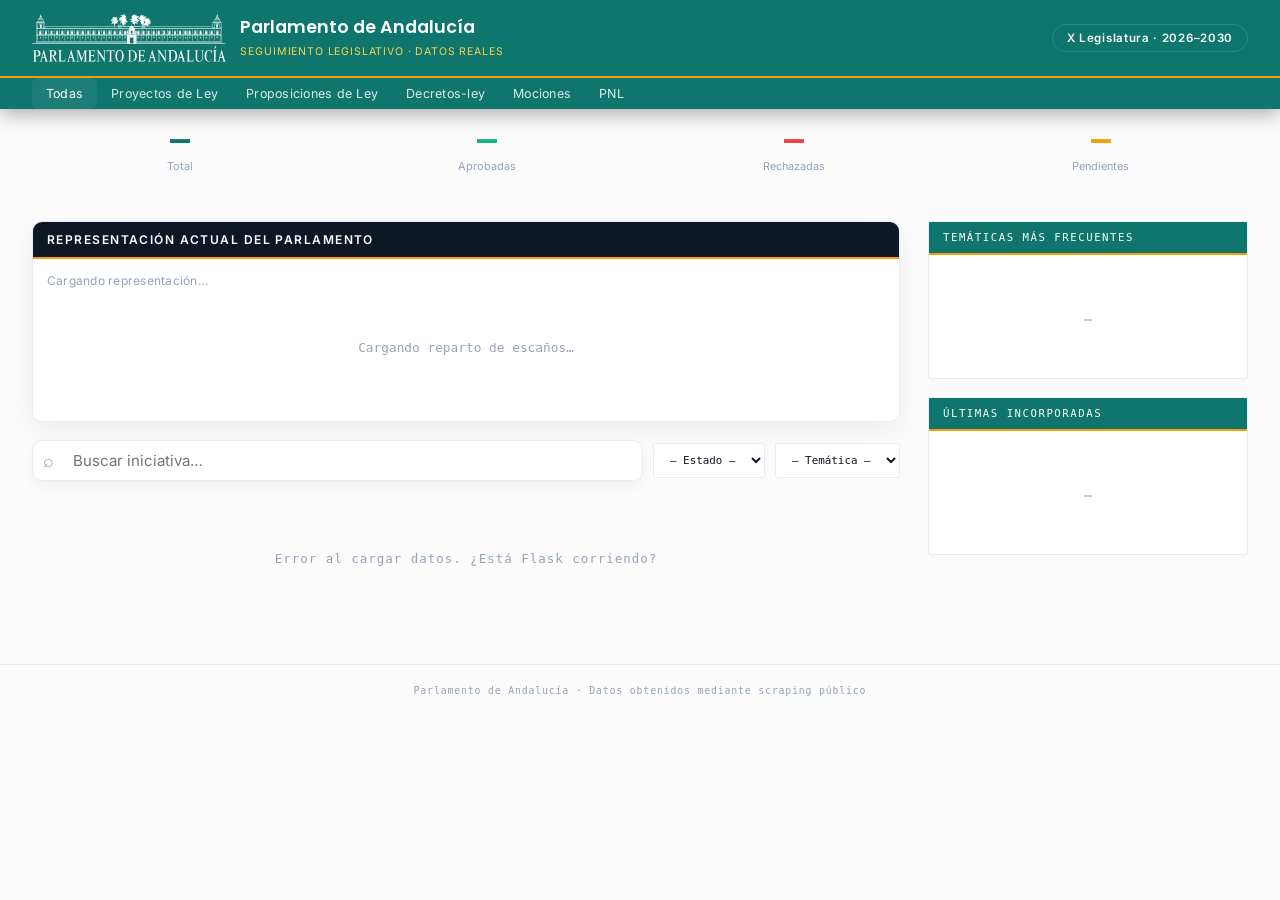
==== templates/index.html @ ca3b3374 "style: hide legislature badge on mobile to prevent header misalignment" ====
<!DOCTYPE html>
<html lang="es">
<head>
  <meta charset="UTF-8"/>
  <meta name="viewport" content="width=device-width, initial-scale=1.0"/>
  <title>Parlamento de Andalucía — Seguimiento Legislativo</title>
  <link rel="preconnect" href="https://fonts.googleapis.com"/>
  <link href="https://fonts.googleapis.com/css2?family=Inter:wght@300;400;600;700&family=Poppins:wght@600;700&display=swap" rel="stylesheet"/>
  <style>
    :root {
      --verde:#0f766e;--verde-claro:#10b981;--oro:#f59e0b;--oro-claro:#fcd34d;
      --crema:#fbfbfc;--crema-oscura:#f4f6f8;--tinta:#0f1724;--tinta-suave:#334155;
      --gris:#94a3b8;--rojo:#ef4444;--rojo-claro:#f87171;--borde:#e6edf3;
    }
    *{margin:0;padding:0;box-sizing:border-box}
    body{background:var(--crema);color:var(--tinta);font-family:'Inter',system-ui,-apple-system,Segoe UI,Roboto,Helvetica,'Noto Sans',sans-serif;min-height:100vh;overflow-x:hidden}

    header{background:var(--verde);color:var(--crema);position:sticky;top:0;z-index:100;box-shadow:0 4px 20px rgba(0,0,0,.35)}
    .header-top{display:flex;align-items:center;justify-content:space-between;padding:14px 32px;border-bottom:2px solid var(--oro)}
    .brand{display:flex;align-items:center;gap:14px}
    .logo-parlamento{height:48px;width:auto;display:block}
    header .brand .logo-parlamento{filter:brightness(0) invert(1);}
    .brand h1{font-family:'Poppins',Inter,system-ui,sans-serif;font-size:1.1rem;font-weight:600;color:var(--crema);line-height:1.2}
    .brand span{font-family:'Inter',system-ui,sans-serif;font-size:.66rem;color:var(--oro-claro);letter-spacing:.08em;text-transform:uppercase}
    .legislature-badge{background:transparent;color:var(--crema);font-family:'Inter',system-ui,sans-serif;font-size:.72rem;font-weight:600;padding:6px 14px;border-radius:999px;border:1px solid rgba(255,255,255,.12);letter-spacing:.06em;white-space:nowrap}
    .nav-filters{display:flex;padding:0 32px;overflow-x:auto}
    .nav-filters button{background:none;border:none;color:rgba(255,255,255,.85);font-family:'Inter',system-ui,sans-serif;font-size:.78rem;letter-spacing:.02em;padding:8px 14px;cursor:pointer;border-radius:6px;transition:all .18s;white-space:nowrap}
    .nav-filters button:hover{color:var(--crema)}
    .nav-filters button.active{color:var(--crema);background:rgba(255,255,255,.06)}

    .stats-bar{background:transparent;border-bottom:none;padding:12px 32px;display:grid;grid-template-columns:repeat(4,1fr);gap:12px}
    .stat-item{text-align:center;padding:8px 12px}
    .stat-item:last-child{border-right:none}
    .stat-num{font-family:'Poppins',Inter,system-ui,sans-serif;font-size:1.6rem;font-weight:700;color:var(--verde);line-height:1}
    .stat-label{font-family:'Inter',system-ui,sans-serif;font-size:.68rem;color:var(--gris);margin-top:4px}

    .main{max-width:1400px;margin:0 auto;padding:28px 32px;display:grid;grid-template-columns:1fr 320px;gap:28px}

    .toolbar{display:flex;gap:10px;margin-bottom:20px;flex-wrap:wrap;align-items:center}
    .parlamento-card{background:white;border:1px solid var(--borde);border-radius:10px;margin-bottom:18px;overflow:hidden;box-shadow:0 8px 28px rgba(15,23,36,0.06)}
    .parlamento-head{background:var(--tinta);color:var(--crema);padding:10px 14px;border-bottom:2px solid var(--oro)}
    .parlamento-head h2{font-family:'Inter',system-ui,sans-serif;font-size:.75rem;letter-spacing:.12em;text-transform:uppercase;font-weight:600}
    .parlamento-body{padding:14px}
    .parlamento-meta{font-family:'Inter',system-ui,sans-serif;font-size:.75rem;letter-spacing:.02em;color:var(--gris);margin-bottom:12px}
    .escanos-list{display:flex;flex-direction:column;gap:8px;margin-bottom:12px}
    .escanos-row{display:grid;grid-template-columns:72px 1fr 36px;gap:8px;align-items:center}
    .escanos-grupo{font-family:'Inter',system-ui,sans-serif;font-size:.72rem;color:var(--tinta);font-weight:600}
    .escanos-track{height:9px;background:var(--crema-oscura);border-radius:4px;overflow:hidden}
    .escanos-fill{height:100%}
    .escanos-num{font-family:'IBM Plex Mono',monospace;font-size:.7rem;color:var(--tinta);text-align:right}
    .escanos-grid{display:grid;grid-template-columns:repeat(5,minmax(88px,1fr));gap:8px}
    .escano-chip{background:var(--crema);border:1px solid var(--borde);border-radius:10px;padding:8px 10px;display:flex;justify-content:space-between;align-items:center;box-shadow:0 6px 18px rgba(15,23,36,0.04)}
    .escano-chip .label{font-family:'Inter',system-ui,sans-serif;font-size:.66rem;color:var(--tinta-suave);letter-spacing:.02em}
    .escano-chip .value{font-family:'Poppins',Inter,system-ui,sans-serif;font-size:1rem;font-weight:700;color:var(--tinta)}

    .search-box{flex:1;min-width:200px;position:relative}
    .search-box input{width:100%;background:white;border:1.5px solid var(--borde);color:var(--tinta);font-family:'Inter',system-ui,sans-serif;font-size:.94rem;padding:10px 14px 10px 40px;border-radius:10px;outline:none;transition:border-color .2s;box-shadow:0 6px 14px rgba(15,23,36,0.04)}
    .search-box input:focus{border-color:var(--verde)}
    .search-box::before{content:'⌕';position:absolute;left:11px;top:50%;transform:translateY(-50%);color:var(--gris);font-size:1.1rem}
    .filter-select{background:white;border:1.5px solid var(--borde);color:var(--tinta);font-family:'IBM Plex Mono',monospace;font-size:.68rem;padding:9px 12px;border-radius:2px;cursor:pointer;outline:none}

    .medidas-list{display:flex;flex-direction:column;gap:14px}
    .medida-card{background:white;border:1px solid var(--borde);border-left:5px solid var(--gris);border-radius:10px;cursor:pointer;transition:box-shadow .18s,transform .15s}
    .medida-card:hover{box-shadow:4px 8px 24px rgba(0,0,0,.1);transform:translateY(-1px)}
    .medida-card.aprobada{border-left-color:var(--verde-claro)}
    .medida-card.rechazada{border-left-color:var(--rojo)}
    .medida-card.pendiente{border-left-color:var(--oro)}
    .medida-card.retirada{border-left-color:var(--gris)}
    .card-header{padding:16px 18px 10px;display:flex;justify-content:space-between;align-items:flex-start;gap:10px}
    .card-meta{display:flex;gap:6px;flex-wrap:wrap;margin-bottom:6px}
    .tag{font-family:'IBM Plex Mono',monospace;font-size:.6rem;letter-spacing:.1em;text-transform:uppercase;padding:2px 7px;border-radius:2px;font-weight:500}
    .tag-tipo{background:#e8f0e8;color:var(--verde)}
    .tag-grupo{background:#e8eef5;color:#1a4a7a}
    .tag-tematica{background:#f5f0e8;color:#6b4a1a}
    .tag-estado{color:white}
    .tag-estado.aprobada{background:var(--verde-claro)}
    .tag-estado.rechazada{background:var(--rojo)}
    .tag-estado.pendiente{background:var(--oro);color:var(--tinta)}
    .tag-estado.retirada{background:var(--gris)}
    .card-title{font-family:'Poppins',Inter,system-ui,sans-serif;font-size:1rem;font-weight:700;color:var(--tinta);line-height:1.3;flex:1}
    .card-num{font-family:'IBM Plex Mono',monospace;font-size:.65rem;color:var(--gris);white-space:nowrap;margin-top:3px}
    .card-body{padding:0 18px 14px}
    .card-resumen{font-size:.86rem;color:var(--tinta-suave);line-height:1.6;font-style:italic}
    .card-footer{padding:10px 18px;background:var(--crema);border-top:1px solid var(--borde);display:flex;justify-content:space-between;align-items:center;gap:12px}
    .votos-bar{display:flex;align-items:center;gap:8px;flex:1}
    .votos-track{flex:1;height:7px;background:var(--crema-oscura);border-radius:4px;overflow:hidden;display:flex}
    .voto-seg{height:100%}
    .voto-seg.a-favor{background:var(--verde-claro)}
    .voto-seg.en-contra{background:var(--rojo-claro)}
    .voto-seg.abstencion{background:var(--gris)}
    .votos-nums{display:flex;gap:8px;font-family:'IBM Plex Mono',monospace;font-size:.65rem}
    .voto-num{display:flex;align-items:center;gap:3px}
    .voto-dot{width:7px;height:7px;border-radius:50%}
    .voto-dot.a-favor{background:var(--verde-claro)}
    .voto-dot.en-contra{background:var(--rojo-claro)}
    .voto-dot.abstencion{background:var(--gris)}
    .card-date{font-family:'IBM Plex Mono',monospace;font-size:.62rem;color:var(--gris);white-space:nowrap}

    .sidebar{display:flex;flex-direction:column;gap:18px}
    .sidebar-card{background:white;border:1px solid var(--borde);border-radius:2px;overflow:hidden}
    .sidebar-title{background:var(--verde);color:var(--crema);font-family:'IBM Plex Mono',monospace;font-size:.67rem;letter-spacing:.14em;text-transform:uppercase;padding:9px 14px;border-bottom:2px solid var(--oro)}
    .sidebar-body{padding:14px}

    .tematica-row{display:flex;align-items:center;gap:8px;padding:4px 0}
    .tematica-nombre{font-family:'IBM Plex Mono',monospace;font-size:.68rem;flex:1;color:var(--tinta-suave)}
    .tematica-bar-wrap{flex:2;height:5px;background:var(--crema-oscura);border-radius:3px;overflow:hidden}
    .tematica-bar{height:100%;background:var(--oro);border-radius:3px}
    .tematica-num{font-family:'IBM Plex Mono',monospace;font-size:.65rem;color:var(--gris);min-width:20px;text-align:right}

    .votacion-item{padding:8px 0;border-bottom:1px solid var(--crema-oscura)}
    .votacion-item:last-child{border-bottom:none}
    .votacion-title{font-size:.8rem;color:var(--tinta);line-height:1.4;margin-bottom:3px}
    .votacion-meta{display:flex;justify-content:space-between;align-items:center}
    .votacion-resultado{font-family:'IBM Plex Mono',monospace;font-size:.62rem;font-weight:500;padding:2px 6px;border-radius:2px;color:white}
    .votacion-resultado.aprobada{background:var(--verde-claro)}
    .votacion-resultado.rechazada{background:var(--rojo)}
    .votacion-resultado.pendiente{background:var(--oro);color:var(--tinta)}
    .votacion-date{font-family:'IBM Plex Mono',monospace;font-size:.6rem;color:var(--gris)}

    .modal-overlay{display:none;position:fixed;inset:0;background:rgba(26,18,8,.7);z-index:200;align-items:center;justify-content:center;padding:20px}
    .modal-overlay.open{display:flex}
    .modal{background:var(--crema);border:1px solid var(--borde);border-radius:3px;max-width:740px;width:100%;max-height:90vh;overflow-y:auto;box-shadow:0 24px 80px rgba(0,0,0,.4);animation:slideUp .25s ease}
    @keyframes slideUp{from{transform:translateY(30px);opacity:0}to{transform:translateY(0);opacity:1}}
    .modal-header{background:var(--verde);padding:18px 24px;border-bottom:3px solid var(--oro);display:flex;justify-content:space-between;align-items:flex-start}
    .modal-header h2{font-family:'Poppins',Inter,system-ui,sans-serif;font-size:1.05rem;color:var(--crema);line-height:1.3}
    .modal-num{font-family:'IBM Plex Mono',monospace;font-size:.65rem;color:var(--oro-claro);letter-spacing:.1em;margin-top:3px}
    .modal-close{background:none;border:none;color:var(--oro-claro);font-size:1.5rem;cursor:pointer;line-height:1;padding:0 0 0 14px}
    .modal-body{padding:24px}
    .modal-section{margin-bottom:20px}
    .modal-section-title{font-family:'IBM Plex Mono',monospace;font-size:.65rem;letter-spacing:.14em;text-transform:uppercase;color:var(--verde);border-bottom:1px solid var(--borde);padding-bottom:5px;margin-bottom:10px}
    .modal-resumen{font-size:.92rem;line-height:1.75;color:var(--tinta-suave)}

    .votos-detail{display:grid;grid-template-columns:repeat(3,1fr);gap:10px;margin-bottom:14px}
    .voto-box{padding:12px;border-radius:3px;text-align:center}
    .voto-box.a-favor{background:#e8f5ee;border:1px solid var(--verde-claro)}
    .voto-box.en-contra{background:#fdecea;border:1px solid var(--rojo-claro)}
    .voto-box.abstencion{background:#f5f3ee;border:1px solid var(--gris)}
    .voto-box .num{font-family:'Poppins',Inter,system-ui,sans-serif;font-size:1.6rem;font-weight:800;line-height:1}
    .voto-box.a-favor .num{color:var(--verde)}
    .voto-box.en-contra .num{color:var(--rojo)}
    .voto-box.abstencion .num{color:var(--gris)}
    .voto-box .label{font-family:'IBM Plex Mono',monospace;font-size:.62rem;letter-spacing:.1em;text-transform:uppercase;margin-top:3px;color:var(--tinta-suave)}

    .posicion-row{display:flex;align-items:center;gap:10px;padding:7px 10px;background:white;border:1px solid var(--borde);border-radius:2px;margin-bottom:6px}
    .posicion-nombre{font-family:'IBM Plex Mono',monospace;font-size:.7rem;flex:1;color:var(--tinta)}
    .posicion-tag{font-family:'IBM Plex Mono',monospace;font-size:.65rem;font-weight:500;padding:2px 8px;border-radius:2px}
    .posicion-tag.a-favor{background:#e8f5ee;color:var(--verde)}
    .posicion-tag.en-contra{background:#fdecea;color:var(--rojo)}
    .posicion-tag.abstencion{background:#f5f3ee;color:var(--gris)}
    .posicion-tag.desconocido{background:#f0ead8;color:var(--gris)}

    .loading{text-align:center;padding:40px;font-family:'IBM Plex Mono',monospace;font-size:.8rem;color:var(--gris)}
    .empty-state{text-align:center;padding:50px 20px;color:var(--gris);font-family:'IBM Plex Mono',monospace;font-size:.78rem;letter-spacing:.08em}

    .pagination{display:flex;gap:6px;justify-content:center;margin-top:20px;flex-wrap:wrap}
    .pagination button{background:white;border:1px solid var(--borde);color:var(--tinta);font-family:'IBM Plex Mono',monospace;font-size:.68rem;padding:6px 12px;border-radius:2px;cursor:pointer}
    .pagination button.active{background:var(--verde);color:var(--crema);border-color:var(--verde)}
    .pagination button:disabled{opacity:.4;cursor:default}

    footer{text-align:center;padding:20px 32px;border-top:1px solid var(--borde);font-family:'IBM Plex Mono',monospace;font-size:.62rem;color:var(--gris);letter-spacing:.08em}
    .sync-info{font-family:'IBM Plex Mono',monospace;font-size:.62rem;color:var(--gris);margin-top:4px}

    @media (max-width:900px){
      /* Layout: stack main and sidebar */
      .main{grid-template-columns:1fr;padding:16px;gap:18px}
      .sidebar{order:2}
      .stats-bar{grid-template-columns:repeat(2,1fr);gap:8px;padding:10px 16px}
      .header-top{padding:12px 16px}
      .brand{gap:10px}
      .brand h1{font-size:1rem}
      .legislature-badge{padding:6px 10px;font-size:.66rem}
      /* Ocultar la etiqueta de legislatura en móvil para evitar que descuadre el header */
      .legislature-badge{display:none}

      /* Navigation: touch-friendly, horizontally scrollable */
      .nav-filters{padding:6px 12px;gap:8px;overflow-x:auto;-webkit-overflow-scrolling:touch}
      .nav-filters button{padding:10px 14px;font-size:.95rem;border-radius:8px;min-width:80px}
      .nav-filters button.active{background:rgba(255,255,255,.08)}

      /* Toolbar: stack controls vertically */
      .toolbar{flex-direction:column;align-items:stretch;gap:10px}
      .search-box{order:0}
      .search-box input{font-size:1rem;padding:12px 14px;border-radius:10px}
      .filter-select{width:100%;padding:10px;border-radius:10px}

      /* Cards and chips: larger touch targets */
      .medida-card{border-radius:10px}
      .escano-chip{padding:10px 12px}
      .escanos-grid{grid-template-columns:repeat(2,minmax(110px,1fr));gap:10px}

      /* Modal: full width on mobile */
      .modal{max-width:96vw;padding:0;margin:0;border-radius:8px}
      .modal-body{padding:16px}

      /* Pagination and buttons larger for touch */
      .pagination button{padding:10px 12px;font-size:.95rem}

      /* Logo smaller */
      .logo-parlamento{height:40px}
    }
  </style>
</head>
<body>

<header>
  <div class="header-top">
    <div class="brand">
      <img src="/static/img/logo-parlamento.svg" alt="Logo Parlamento de Andalucía" class="logo-parlamento"/>
      <div>
        <h1>Parlamento de Andalucía</h1>
        <span>Seguimiento Legislativo · Datos reales</span>
      </div>
    </div>
    <div class="legislature-badge" id="legislature-badge">X Legislatura · 2026–2030</div>
  </div>
  <nav class="nav-filters">
    <button class="active" data-tipo="">Todas</button>
    <button data-tipo="Proyecto de Ley">Proyectos de Ley</button>
    <button data-tipo="Proposición de Ley">Proposiciones de Ley</button>
    <button data-tipo="Decreto-ley">Decretos-ley</button>
    <button data-tipo="Moción">Mociones</button>
    <button data-tipo="Proposición no de Ley">PNL</button>
  </nav>
</header>

<div class="stats-bar">
  <div class="stat-item"><div class="stat-num" id="s-total">—</div><div class="stat-label">Total</div></div>
  <div class="stat-item"><div class="stat-num" id="s-aprobadas" style="color:var(--verde-claro)">—</div><div class="stat-label">Aprobadas</div></div>
  <div class="stat-item"><div class="stat-num" id="s-rechazadas" style="color:var(--rojo)">—</div><div class="stat-label">Rechazadas</div></div>
  <div class="stat-item"><div class="stat-num" id="s-pendientes" style="color:var(--oro)">—</div><div class="stat-label">Pendientes</div></div>
</div>

<main class="main">
  <section>
    <div class="parlamento-card">
      <div class="parlamento-head"><h2>Representación actual del Parlamento</h2></div>
      <div class="parlamento-body">
        <div class="parlamento-meta" id="parlamento-meta">Cargando representación…</div>
        <div id="escanos-list" class="escanos-list">
          <div class="loading">Cargando reparto de escaños…</div>
        </div>
        <div id="escanos-grid" class="escanos-grid"></div>
      </div>
    </div>

    <div class="toolbar">
      <div class="search-box">
        <input type="text" id="search-input" placeholder="Buscar iniciativa…"/>
      </div>
      <select class="filter-select" id="filter-estado">
        <option value="">— Estado —</option>
        <option value="aprobada">Aprobada</option>
        <option value="rechazada">Rechazada</option>
        <option value="pendiente">Pendiente</option>
        <option value="retirada">Retirada</option>
      </select>
      <select class="filter-select" id="filter-tematica">
        <option value="">— Temática —</option>
      </select>
    </div>
    <div id="medidas-list"><div class="loading">Cargando iniciativas…</div></div>
    <div class="pagination" id="pagination"></div>
  </section>

  <aside class="sidebar">
    <div class="sidebar-card">
      <div class="sidebar-title">Temáticas más frecuentes</div>
      <div class="sidebar-body" id="sidebar-tematicas"><div class="loading">…</div></div>
    </div>
    <div class="sidebar-card">
      <div class="sidebar-title">Últimas incorporadas</div>
      <div class="sidebar-body" id="sidebar-ultimas"><div class="loading">…</div></div>
    </div>
  </aside>
</main>

<!-- Modal detalle -->
<div class="modal-overlay" id="modal">
  <div class="modal">
    <div class="modal-header">
      <div>
        <h2 id="m-titulo">—</h2>
        <div class="modal-num" id="m-num">—</div>
      </div>
      <button class="modal-close" onclick="cerrarModal()">✕</button>
    </div>
    <div class="modal-body" id="m-body"></div>
  </div>
</div>

<footer>
  Parlamento de Andalucía · Datos obtenidos mediante scraping público
  <div class="sync-info" id="sync-info"></div>
</footer>

<script>
// ── Estado ───────────────────────────────────────────────────────
let filtros = { tipo: "", estado: "", tematica: "", q: "", pagina: 1 };

// ── API ───────────────────────────────────────────────────────────
async function api(endpoint) {
  const r = await fetch(endpoint);
  if (!r.ok) throw new Error(r.statusText);
  return r.json();
}

function buildQuery() {
  const p = new URLSearchParams();
  if (filtros.tipo)     p.set("tipo", filtros.tipo);
  if (filtros.estado)   p.set("estado", filtros.estado);
  if (filtros.tematica) p.set("tematica", filtros.tematica);
  if (filtros.q)        p.set("q", filtros.q);
  p.set("pagina", filtros.pagina);
  p.set("por_pagina", 15);
  return p.toString();
}

// ── Stats ─────────────────────────────────────────────────────────
async function cargarStats() {
  try {
    const s = await api("/api/stats");
    document.getElementById("s-total").textContent      = s.total ?? "—";
    document.getElementById("s-aprobadas").textContent  = s.aprobada ?? "—";
    document.getElementById("s-rechazadas").textContent = s.rechazada ?? "—";
    document.getElementById("s-pendientes").textContent = s.pendiente ?? "—";
    if (s.ultima_actualizacion) {
      const d = new Date(s.ultima_actualizacion);
      document.getElementById("sync-info").textContent =
        "Última actualización: " + d.toLocaleString("es-ES");
    }
    // Sidebar temáticas
    const t = s.tematicas || {};
    const max = Math.max(...Object.values(t), 1);
    const html = Object.entries(t).map(([nom, n]) => `
      <div class="tematica-row">
        <div class="tematica-nombre">${nom}</div>
        <div class="tematica-bar-wrap"><div class="tematica-bar" style="width:${(n/max*100).toFixed(1)}%"></div></div>
        <div class="tematica-num">${n}</div>
      </div>`).join("");
    document.getElementById("sidebar-tematicas").innerHTML = html || "<div class='empty-state'>Sin datos aún</div>";

    // Select temáticas
    const sel = document.getElementById("filter-tematica");
    Object.keys(t).forEach(nom => {
      const o = document.createElement("option");
      o.value = o.textContent = nom;
      sel.appendChild(o);
    });
    // Intentamos renderizar la representación del parlamento con los datos disponibles
    try { renderParlamento(s); } catch(e) { console.warn('renderParlamento error', e); }
  } catch(e) {
    console.warn("Stats no disponibles:", e);
  }
}

function renderParlamento(s) {
  const totalSeats = Number(s.total_escanos || s.total || 109);
  const majority = Math.floor(totalSeats/2) + 1;
  const leg = s.legislatura || s.legislatura_nombre || '';
  document.getElementById('parlamento-meta').textContent = `${leg || 'Legislatura actual'} · ${totalSeats} escaños · Mayoría absoluta: ${majority}`;

  const parties = s.partidos || s.representacion || s.escanos || s.representacion_partidos || {};
  const fallback = { 'PP':58,'PSOE-A':30,'VOX':14,'PorA':5,'AA':2 };
  const rawMap = Object.keys(parties).length ? parties : fallback;

  const entries = Object.entries(rawMap).map(([g,v]) => [g, Number(v || 0)])
    .sort((a,b) => b[1] - a[1]);

  const colorMap = { 'PP':'#185a9b','PSOE-A':'#c23737','PSOE':'#c23737','VOX':'#2f9b34','PorA':'#0aa188','AA':'#1b7f57' };

  const listEl = document.getElementById('escanos-list');
  const gridEl = document.getElementById('escanos-grid');
  listEl.innerHTML = '';
  gridEl.innerHTML = '';

  let majorityHolder = null;
  entries.forEach(([grupo, n]) => {
    if (n >= majority && !majorityHolder) majorityHolder = { grupo, n };
    const pct = totalSeats ? Math.round((n/totalSeats)*1000)/10 : 0;
    const color = colorMap[grupo] || '#9aa6b2';
    const row = document.createElement('div'); row.className = 'escanos-row';
    row.innerHTML = `<div class="escanos-grupo">${grupo}</div>
      <div class="escanos-track"><div class="escanos-fill" style="width:${pct}%;background:${color}"></div></div>
      <div class="escanos-num">${n}</div>`;
    listEl.appendChild(row);

    const chip = document.createElement('div'); chip.className='escano-chip';
    chip.innerHTML = `<span class="label">${grupo}</span><span class="value">${n}</span>`;
    gridEl.appendChild(chip);
  });

  if (majorityHolder) {
    const note = document.createElement('div');
    note.style.marginTop = '8px';
    note.style.fontFamily = "Inter,system-ui,sans-serif";
    note.style.fontSize = '0.95rem';
    note.style.color = 'var(--verde)';
    note.textContent = `Mayoría absoluta: ${majorityHolder.grupo} (${majorityHolder.n} escaños)`;
    listEl.appendChild(note);
  }
}

// ── Iniciativas ───────────────────────────────────────────────────
function fmtFecha(f) {
  if (!f) return "—";
  const meses = ["ene","feb","mar","abr","may","jun","jul","ago","sep","oct","nov","dic"];
  const d = new Date(f);
  if (isNaN(d)) return f;
  return `${d.getDate()} ${meses[d.getMonth()]} ${d.getFullYear()}`;
}

function estadoLabel(e) {
  return {aprobada:"Aprobada",rechazada:"Rechazada",pendiente:"Pendiente",retirada:"Retirada"}[e] || e;
}

function renderCard(m) {
  const v = m.votos || {};
  const total = (v.favor||0)+(v.contra||0)+(v.abstencion||0);
  const pF = total ? ((v.favor||0)/total*100).toFixed(1) : 0;
  const pC = total ? ((v.contra||0)/total*100).toFixed(1) : 0;
  const pA = total ? ((v.abstencion||0)/total*100).toFixed(1) : 0;

  const tematicasHTML = (m.tematicas||[]).map(t =>
    `<span class="tag tag-tematica">${t}</span>`).join("");

  const votosHTML = total > 0
    ? `<div class="votos-bar">
        <div class="votos-track">
          <div class="voto-seg a-favor" style="width:${pF}%"></div>
          <div class="voto-seg en-contra" style="width:${pC}%"></div>
          <div class="voto-seg abstencion" style="width:${pA}%"></div>
        </div>
        <div class="votos-nums">
          <span class="voto-num"><span class="voto-dot a-favor"></span>${v.favor||0}</span>
          <span class="voto-num"><span class="voto-dot en-contra"></span>${v.contra||0}</span>
          <span class="voto-num"><span class="voto-dot abstencion"></span>${v.abstencion||0}</span>
        </div>
      </div>`
    : `<span style="font-family:'IBM Plex Mono',monospace;font-size:.65rem;color:var(--gris)">Votación pendiente</span>`;

  return `
    <div class="medida-card ${m.estado||'pendiente'}" onclick="abrirModal(${m.id})">
      <div class="card-header">
        <div style="flex:1">
          <div class="card-meta">
            <span class="tag tag-tipo">${m.tipo||''}</span>
            ${m.grupo ? `<span class="tag tag-grupo">${m.grupo}</span>` : ""}
            ${tematicasHTML}
            <span class="tag tag-estado ${m.estado||'pendiente'}">${estadoLabel(m.estado)}</span>
          </div>
          <div class="card-title">${m.titulo||''}</div>
        </div>
        <div class="card-num">${m.num||''}</div>
      </div>
      <div class="card-body">
        <p class="card-resumen">${(m.resumen||'Sin resumen disponible').substring(0,200)}…</p>
      </div>
      <div class="card-footer">
        ${votosHTML}
        <div class="card-date">${fmtFecha(m.fecha)}</div>
      </div>
    </div>`;
}

async function cargarIniciativas() {
  document.getElementById("medidas-list").innerHTML = '<div class="loading">Cargando…</div>';
  try {
    const data = await api("/api/iniciativas?" + buildQuery());
    if (!data.datos || data.datos.length === 0) {
      document.getElementById("medidas-list").innerHTML = '<div class="empty-state">No hay iniciativas con ese criterio</div>';
      document.getElementById("pagination").innerHTML = "";
      return;
    }
    document.getElementById("medidas-list").innerHTML = data.datos.map(renderCard).join("");
    renderPaginacion(data.pagina, data.paginas);

    // Sidebar: últimas
    if (filtros.pagina === 1 && !filtros.q && !filtros.tipo && !filtros.estado) {
      const ultimas = [...data.datos].slice(0,5);
      document.getElementById("sidebar-ultimas").innerHTML = ultimas.map(m => `
        <div class="votacion-item">
          <div class="votacion-title">${(m.titulo||'').substring(0,65)}…</div>
          <div class="votacion-meta">
            <span class="votacion-resultado ${m.estado||'pendiente'}">${estadoLabel(m.estado)}</span>
            <span class="votacion-date">${fmtFecha(m.fecha)}</span>
          </div>
        </div>`).join("");
    }
  } catch(e) {
    document.getElementById("medidas-list").innerHTML =
      '<div class="empty-state">Error al cargar datos. ¿Está Flask corriendo?</div>';
    console.error(e);
  }
}

function renderPaginacion(actual, total) {
  if (total <= 1) { document.getElementById("pagination").innerHTML = ""; return; }
  let html = "";
  const desde = Math.max(1, actual - 2);
  const hasta  = Math.min(total, actual + 2);
  if (desde > 1) html += `<button onclick="irPagina(1)">1</button>`;
  if (desde > 2) html += `<button disabled>…</button>`;
  for (let i = desde; i <= hasta; i++)
    html += `<button class="${i===actual?'active':''}" onclick="irPagina(${i})">${i}</button>`;
  if (hasta < total-1) html += `<button disabled>…</button>`;
  if (hasta < total) html += `<button onclick="irPagina(${total})">${total}</button>`;
  document.getElementById("pagination").innerHTML = html;
}

function irPagina(n) {
  filtros.pagina = n;
  cargarIniciativas();
  window.scrollTo({top:0,behavior:'smooth'});
}

// ── Modal ─────────────────────────────────────────────────────────
async function abrirModal(id) {
  document.getElementById("m-titulo").textContent = "Cargando…";
  document.getElementById("m-num").textContent    = "";
  document.getElementById("m-body").innerHTML     = '<div class="loading">Cargando detalle…</div>';
  document.getElementById("modal").classList.add("open");

  try {
    const m = await api(`/api/iniciativas/${id}`);
    document.getElementById("m-titulo").textContent = m.titulo || "—";
    document.getElementById("m-num").textContent =
      [m.tipo, m.num ? `Exp. ${m.num}` : "", m.grupo].filter(Boolean).join(" · ");

    const v = m.votos || {};
    const total = (v.favor||0)+(v.contra||0)+(v.abstencion||0);
    const votosHTML = total > 0 ? `
      <div class="modal-section">
        <div class="modal-section-title">Resultado de votación</div>
        <div class="votos-detail">
          <div class="voto-box a-favor"><div class="num">${v.favor||0}</div><div class="label">A favor</div></div>
          <div class="voto-box en-contra"><div class="num">${v.contra||0}</div><div class="label">En contra</div></div>
          <div class="voto-box abstencion"><div class="num">${v.abstencion||0}</div><div class="label">Abstención</div></div>
        </div>
      </div>` : "";

    const pos = m.posicion_grupos || {};
    const posHTML = Object.entries(pos).map(([g, p]) => {
      const cls = {
        "A favor":"a-favor","En contra":"en-contra",
        "Abstención":"abstencion","Desconocido":"desconocido"
      }[p] || "desconocido";
      return `<div class="posicion-row">
        <div class="posicion-nombre">${g}</div>
        <div class="posicion-tag ${cls}">${p}</div>
      </div>`;
    }).join("");

    const tematicasHTML = (m.tematicas||[]).map(t =>
      `<span class="tag tag-tematica" style="margin-right:4px">${t}</span>`).join("");

    document.getElementById("m-body").innerHTML = `
      <div class="modal-section">
        <div class="modal-section-title">Resumen (generado por IA)</div>
        <p class="modal-resumen">${m.resumen || "Sin resumen disponible."}</p>
      </div>
      ${tematicasHTML ? `<div class="modal-section">
        <div class="modal-section-title">Temáticas</div>
        <div style="margin-top:4px">${tematicasHTML}</div>
      </div>` : ""}
      <div class="modal-section">
        <div class="modal-section-title">Datos</div>
        <div style="display:grid;grid-template-columns:1fr 1fr 1fr;gap:10px;font-family:'IBM Plex Mono',monospace;font-size:.72rem">
          <div><span style="color:var(--gris)">Estado</span><br><strong>${estadoLabel(m.estado)}</strong></div>
          <div><span style="color:var(--gris)">Fecha</span><br><strong>${fmtFecha(m.fecha)}</strong></div>
          <div><span style="color:var(--gris)">Expediente</span><br><strong>${m.num||'—'}</strong></div>
        </div>
      </div>
      ${votosHTML}
      ${posHTML ? `<div class="modal-section">
        <div class="modal-section-title">Posición estimada por grupo (IA)</div>
        ${posHTML}
      </div>` : ""}
      <div style="margin-top:14px">
        <a href="${m.url}" target="_blank" rel="noopener"
           style="font-family:'IBM Plex Mono',monospace;font-size:.7rem;color:var(--verde)">
          Ver en parlamentodeandalucia.es ↗
        </a>
      </div>`;
  } catch(e) {
    document.getElementById("m-body").innerHTML = '<div class="empty-state">Error al cargar el detalle.</div>';
  }
}

function cerrarModal() {
  document.getElementById("modal").classList.remove("open");
}
document.getElementById("modal").addEventListener("click", e => {
  if (e.target === e.currentTarget) cerrarModal();
});

// ── Filtros y búsqueda ────────────────────────────────────────────
let searchTimer;
document.getElementById("search-input").addEventListener("input", e => {
  clearTimeout(searchTimer);
  searchTimer = setTimeout(() => {
    filtros.q = e.target.value.trim();
    filtros.pagina = 1;
    cargarIniciativas();
  }, 400);
});

document.getElementById("filter-estado").addEventListener("change", e => {
  filtros.estado = e.target.value;
  filtros.pagina = 1;
  cargarIniciativas();
});

document.getElementById("filter-tematica").addEventListener("change", e => {
  filtros.tematica = e.target.value;
  filtros.pagina = 1;
  cargarIniciativas();
});

document.querySelectorAll(".nav-filters button").forEach(btn => {
  btn.addEventListener("click", () => {
    document.querySelectorAll(".nav-filters button").forEach(b => b.classList.remove("active"));
    btn.classList.add("active");
    filtros.tipo = btn.dataset.tipo;
    filtros.pagina = 1;
    cargarIniciativas();
  });
});

// ── Init ──────────────────────────────────────────────────────────
cargarStats();
cargarIniciativas();
</script>
</body>
</html>
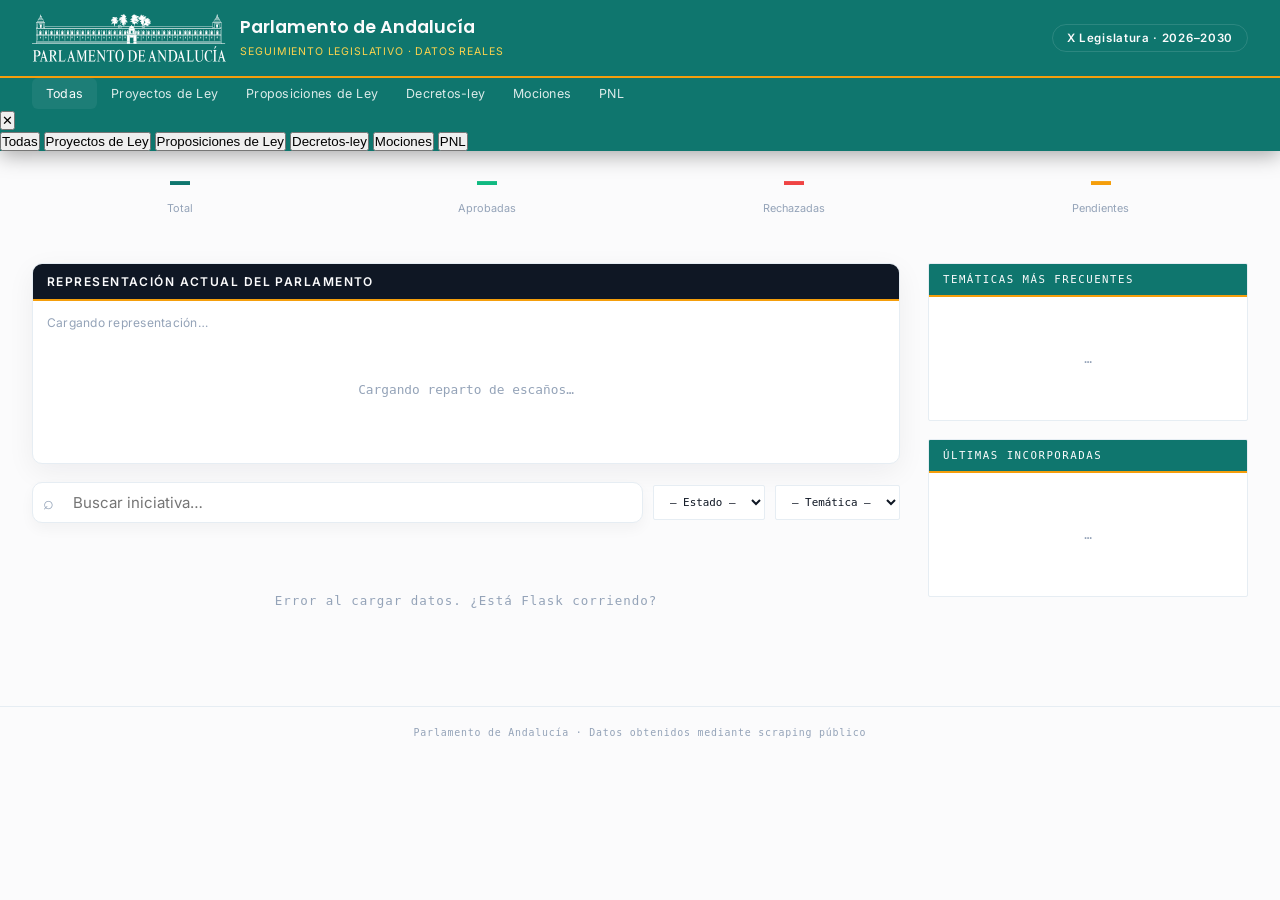
==== commit bca7a63f: "fix: update fallback party seat counts for accurate representation" ====
--- a/templates/index.html
+++ b/templates/index.html
@@ -17,9 +17,12 @@
 
     header{background:var(--verde);color:var(--crema);position:sticky;top:0;z-index:100;box-shadow:0 4px 20px rgba(0,0,0,.35)}
     .header-top{display:flex;align-items:center;justify-content:space-between;padding:14px 32px;border-bottom:2px solid var(--oro)}
-    .brand{display:flex;align-items:center;gap:14px}
+    .brand{display:flex;align-items:center;gap:14px;min-width:0}
+    .brand > div{min-width:0}
+    .brand h1{white-space:nowrap;overflow:hidden;text-overflow:ellipsis}
     .logo-parlamento{height:48px;width:auto;display:block}
     header .brand .logo-parlamento{filter:brightness(0) invert(1);}
+    .hamburger{display:none;background:none;border:1px solid rgba(255,255,255,.12);color:var(--crema);padding:6px 10px;border-radius:6px;font-size:1.1rem;cursor:pointer}
     .brand h1{font-family:'Poppins',Inter,system-ui,sans-serif;font-size:1.1rem;font-weight:600;color:var(--crema);line-height:1.2}
     .brand span{font-family:'Inter',system-ui,sans-serif;font-size:.66rem;color:var(--oro-claro);letter-spacing:.08em;text-transform:uppercase}
     .legislature-badge{background:transparent;color:var(--crema);font-family:'Inter',system-ui,sans-serif;font-size:.72rem;font-weight:600;padding:6px 14px;border-radius:999px;border:1px solid rgba(255,255,255,.12);letter-spacing:.06em;white-space:nowrap}
@@ -162,6 +165,8 @@
 
     @media (max-width:900px){
       /* Layout: stack main and sidebar */
+      .header-top{flex-wrap:wrap;align-items:center}
+      .brand{flex:1;min-width:0}
       .main{grid-template-columns:1fr;padding:16px;gap:18px}
       .sidebar{order:2}
       .stats-bar{grid-template-columns:repeat(2,1fr);gap:8px;padding:10px 16px}
@@ -174,6 +179,18 @@
 
       /* Navigation: touch-friendly, horizontally scrollable */
       .nav-filters{padding:6px 12px;gap:8px;overflow-x:auto;-webkit-overflow-scrolling:touch}
+      .nav-filters{display:none}
+      .hamburger{display:inline-block}
+
+      /* Nav drawer as overlay with slide animation */
+      .nav-drawer{position:fixed;inset:0;display:flex;align-items:stretch;justify-content:flex-start;z-index:250;opacity:0;pointer-events:none;transition:opacity .28s ease}
+      .nav-drawer.open{opacity:1;pointer-events:auto;background:rgba(0,0,0,0.45)}
+      .nav-drawer-inner{background:var(--crema);width:86%;max-width:340px;height:100%;padding:18px;box-shadow:18px 0 40px rgba(0,0,0,0.28);transform:translateX(-100%);transition:transform .36s cubic-bezier(.2,.9,.2,1)}
+      .nav-drawer.open .nav-drawer-inner{transform:translateX(0)}
+      .nav-close{background:none;border:none;font-size:1.4rem;padding:6px;float:right;cursor:pointer}
+      .nav-drawer-list{display:flex;flex-direction:column;gap:10px;margin-top:18px}
+      .drawer-item{background:var(--verde);color:var(--crema);border:none;padding:12px 14px;border-radius:8px;text-align:left;font-family:'Inter',system-ui,sans-serif;cursor:pointer}
+      .nav-filters{margin-top:8px}
       .nav-filters button{padding:10px 14px;font-size:.95rem;border-radius:8px;min-width:80px}
       .nav-filters button.active{background:rgba(255,255,255,.08)}
 
@@ -211,7 +228,10 @@
         <span>Seguimiento Legislativo · Datos reales</span>
       </div>
     </div>
-    <div class="legislature-badge" id="legislature-badge">X Legislatura · 2026–2030</div>
+    <div style="display:flex;align-items:center;gap:10px">
+      <div class="legislature-badge" id="legislature-badge">X Legislatura · 2026–2030</div>
+      <button class="hamburger" id="hamburger" aria-label="Mostrar navegación">☰</button>
+    </div>
   </div>
   <nav class="nav-filters">
     <button class="active" data-tipo="">Todas</button>
@@ -221,6 +241,20 @@
     <button data-tipo="Moción">Mociones</button>
     <button data-tipo="Proposición no de Ley">PNL</button>
   </nav>
+  <!-- Mobile drawer (hidden by default) -->
+  <div id="nav-drawer" class="nav-drawer" aria-hidden="true">
+    <div class="nav-drawer-inner">
+      <button class="nav-close" id="nav-close" aria-label="Cerrar">✕</button>
+      <div class="nav-drawer-list">
+        <button data-tipo="" class="drawer-item">Todas</button>
+        <button data-tipo="Proyecto de Ley" class="drawer-item">Proyectos de Ley</button>
+        <button data-tipo="Proposición de Ley" class="drawer-item">Proposiciones de Ley</button>
+        <button data-tipo="Decreto-ley" class="drawer-item">Decretos-ley</button>
+        <button data-tipo="Moción" class="drawer-item">Mociones</button>
+        <button data-tipo="Proposición no de Ley" class="drawer-item">PNL</button>
+      </div>
+    </div>
+  </div>
 </header>
 
 <div class="stats-bar">
@@ -360,7 +394,7 @@
   document.getElementById('parlamento-meta').textContent = `${leg || 'Legislatura actual'} · ${totalSeats} escaños · Mayoría absoluta: ${majority}`;
 
   const parties = s.partidos || s.representacion || s.escanos || s.representacion_partidos || {};
-  const fallback = { 'PP':58,'PSOE-A':30,'VOX':14,'PorA':5,'AA':2 };
+  const fallback = { 'PP':53,'PSOE-A':28,'VOX':15,'PorA':5,'AA':8 };
   const rawMap = Object.keys(parties).length ? parties : fallback;
 
   const entries = Object.entries(rawMap).map(([g,v]) => [g, Number(v || 0)])
@@ -629,6 +663,54 @@
 // ── Init ──────────────────────────────────────────────────────────
 cargarStats();
 cargarIniciativas();
+// ── Mobile drawer handlers ───────────────────────────────────────
+document.getElementById('hamburger').addEventListener('click', () => {
+  const d = document.getElementById('nav-drawer');
+  d.classList.add('open');
+  d.setAttribute('aria-hidden','false');
+  document.body.style.overflow = 'hidden';
+});
+document.getElementById('nav-close').addEventListener('click', () => {
+  const d = document.getElementById('nav-drawer');
+  d.classList.remove('open');
+  d.setAttribute('aria-hidden','true');
+  document.body.style.overflow = '';
+});
+// Wire drawer buttons
+document.querySelectorAll('.drawer-item').forEach(btn => {
+  btn.addEventListener('click', () => {
+    document.querySelectorAll('.nav-filters button').forEach(b => b.classList.remove('active'));
+    filtros.tipo = btn.dataset.tipo || '';
+    filtros.pagina = 1;
+    cargarIniciativas();
+    const d = document.getElementById('nav-drawer');
+    d.classList.remove('open');
+    d.setAttribute('aria-hidden','true');
+    document.body.style.overflow = '';
+  });
+});
+// Close drawer when clicking overlay (outside inner)
+document.getElementById('nav-drawer').addEventListener('click', (ev) => {
+  const inner = document.querySelector('.nav-drawer-inner');
+  if (!inner) return;
+  if (!inner.contains(ev.target)) {
+    const d = document.getElementById('nav-drawer');
+    d.classList.remove('open');
+    d.setAttribute('aria-hidden','true');
+    document.body.style.overflow = '';
+  }
+});
+// Close on ESC
+document.addEventListener('keydown', (ev) => {
+  if (ev.key === 'Escape') {
+    const d = document.getElementById('nav-drawer');
+    if (d && d.classList.contains('open')) {
+      d.classList.remove('open');
+      d.setAttribute('aria-hidden','true');
+      document.body.style.overflow = '';
+    }
+  }
+});
 </script>
 </body>
 </html>
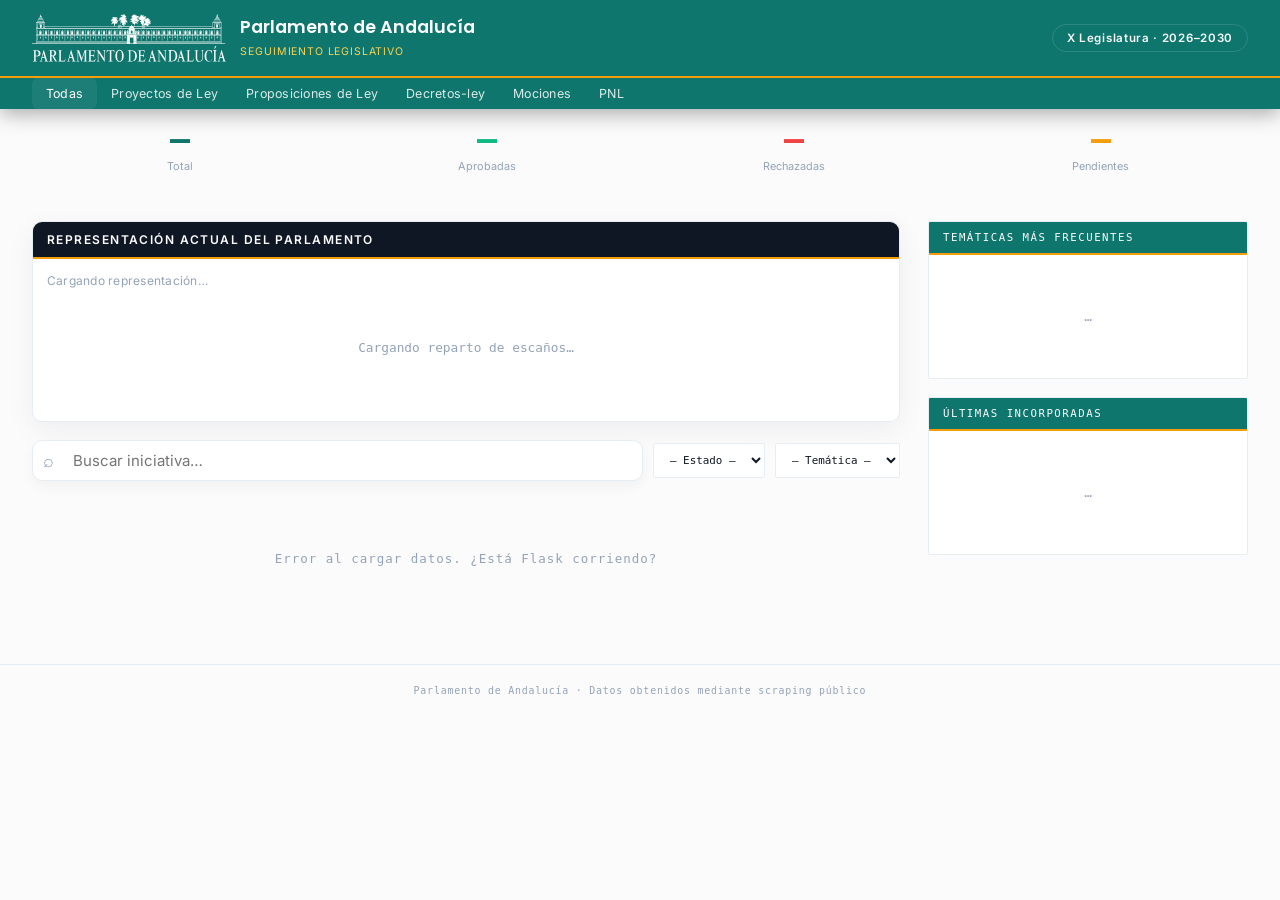
==== commit 9cde72fa: "fix: hide drawer in desktop and remove 'datos reales' from header subtitle" ====
--- a/templates/index.html
+++ b/templates/index.html
@@ -163,6 +163,11 @@
     footer{text-align:center;padding:20px 32px;border-top:1px solid var(--borde);font-family:'IBM Plex Mono',monospace;font-size:.62rem;color:var(--gris);letter-spacing:.08em}
     .sync-info{font-family:'IBM Plex Mono',monospace;font-size:.62rem;color:var(--gris);margin-top:4px}
 
+    @media (min-width:901px){
+      .nav-drawer{display:none!important}
+      .hamburger{display:none!important}
+    }
+
     @media (max-width:900px){
       /* Layout: stack main and sidebar */
       .header-top{flex-wrap:wrap;align-items:center}
@@ -190,9 +195,9 @@
       .nav-close{background:none;border:none;font-size:1.4rem;padding:6px;float:right;cursor:pointer}
       .nav-drawer-list{display:flex;flex-direction:column;gap:10px;margin-top:18px}
       .drawer-item{background:var(--verde);color:var(--crema);border:none;padding:12px 14px;border-radius:8px;text-align:left;font-family:'Inter',system-ui,sans-serif;cursor:pointer}
-      .nav-filters{margin-top:8px}
-      .nav-filters button{padding:10px 14px;font-size:.95rem;border-radius:8px;min-width:80px}
-      .nav-filters button.active{background:rgba(255,255,255,.08)}
+      .nav-filters{display:none}
+      .nav-filters button{display:none}
+      .nav-filters button.active{display:none}
 
       /* Toolbar: stack controls vertically */
       .toolbar{flex-direction:column;align-items:stretch;gap:10px}
@@ -225,7 +230,7 @@
       <img src="/static/img/logo-parlamento.svg" alt="Logo Parlamento de Andalucía" class="logo-parlamento"/>
       <div>
         <h1>Parlamento de Andalucía</h1>
-        <span>Seguimiento Legislativo · Datos reales</span>
+        <span>Seguimiento Legislativo</span>
       </div>
     </div>
     <div style="display:flex;align-items:center;gap:10px">
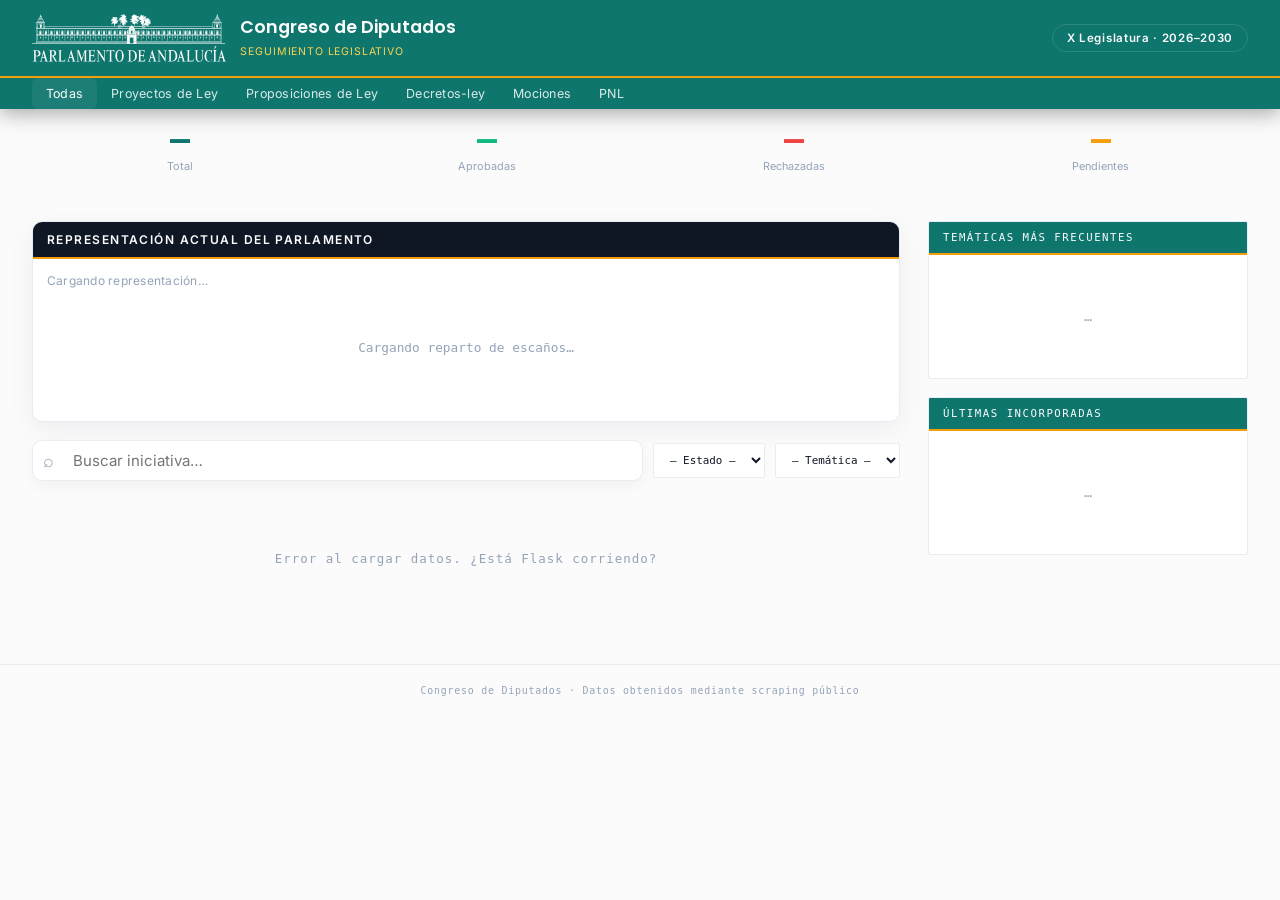
==== commit 93a7b67f: "feat: Update branding from Parlamento de Andalucía to Congreso de Diputados in index.html" ====
--- a/templates/index.html
+++ b/templates/index.html
@@ -3,7 +3,7 @@
 <head>
   <meta charset="UTF-8"/>
   <meta name="viewport" content="width=device-width, initial-scale=1.0"/>
-  <title>Parlamento de Andalucía — Seguimiento Legislativo</title>
+  <title>Congreso de Diputados — Seguimiento Legislativo</title>
   <link rel="preconnect" href="https://fonts.googleapis.com"/>
   <link href="https://fonts.googleapis.com/css2?family=Inter:wght@300;400;600;700&family=Poppins:wght@600;700&display=swap" rel="stylesheet"/>
   <style>
@@ -227,9 +227,9 @@
 <header>
   <div class="header-top">
     <div class="brand">
-      <img src="/static/img/logo-parlamento.svg" alt="Logo Parlamento de Andalucía" class="logo-parlamento"/>
+      <img src="/static/img/logo-parlamento.svg" alt="Logo Congreso de Diputados" class="logo-parlamento"/>
       <div>
-        <h1>Parlamento de Andalucía</h1>
+        <h1>Congreso de Diputados</h1>
         <span>Seguimiento Legislativo</span>
       </div>
     </div>
@@ -328,7 +328,7 @@
 </div>
 
 <footer>
-  Parlamento de Andalucía · Datos obtenidos mediante scraping público
+  Congreso de Diputados · Datos obtenidos mediante scraping público
   <div class="sync-info" id="sync-info"></div>
 </footer>
 
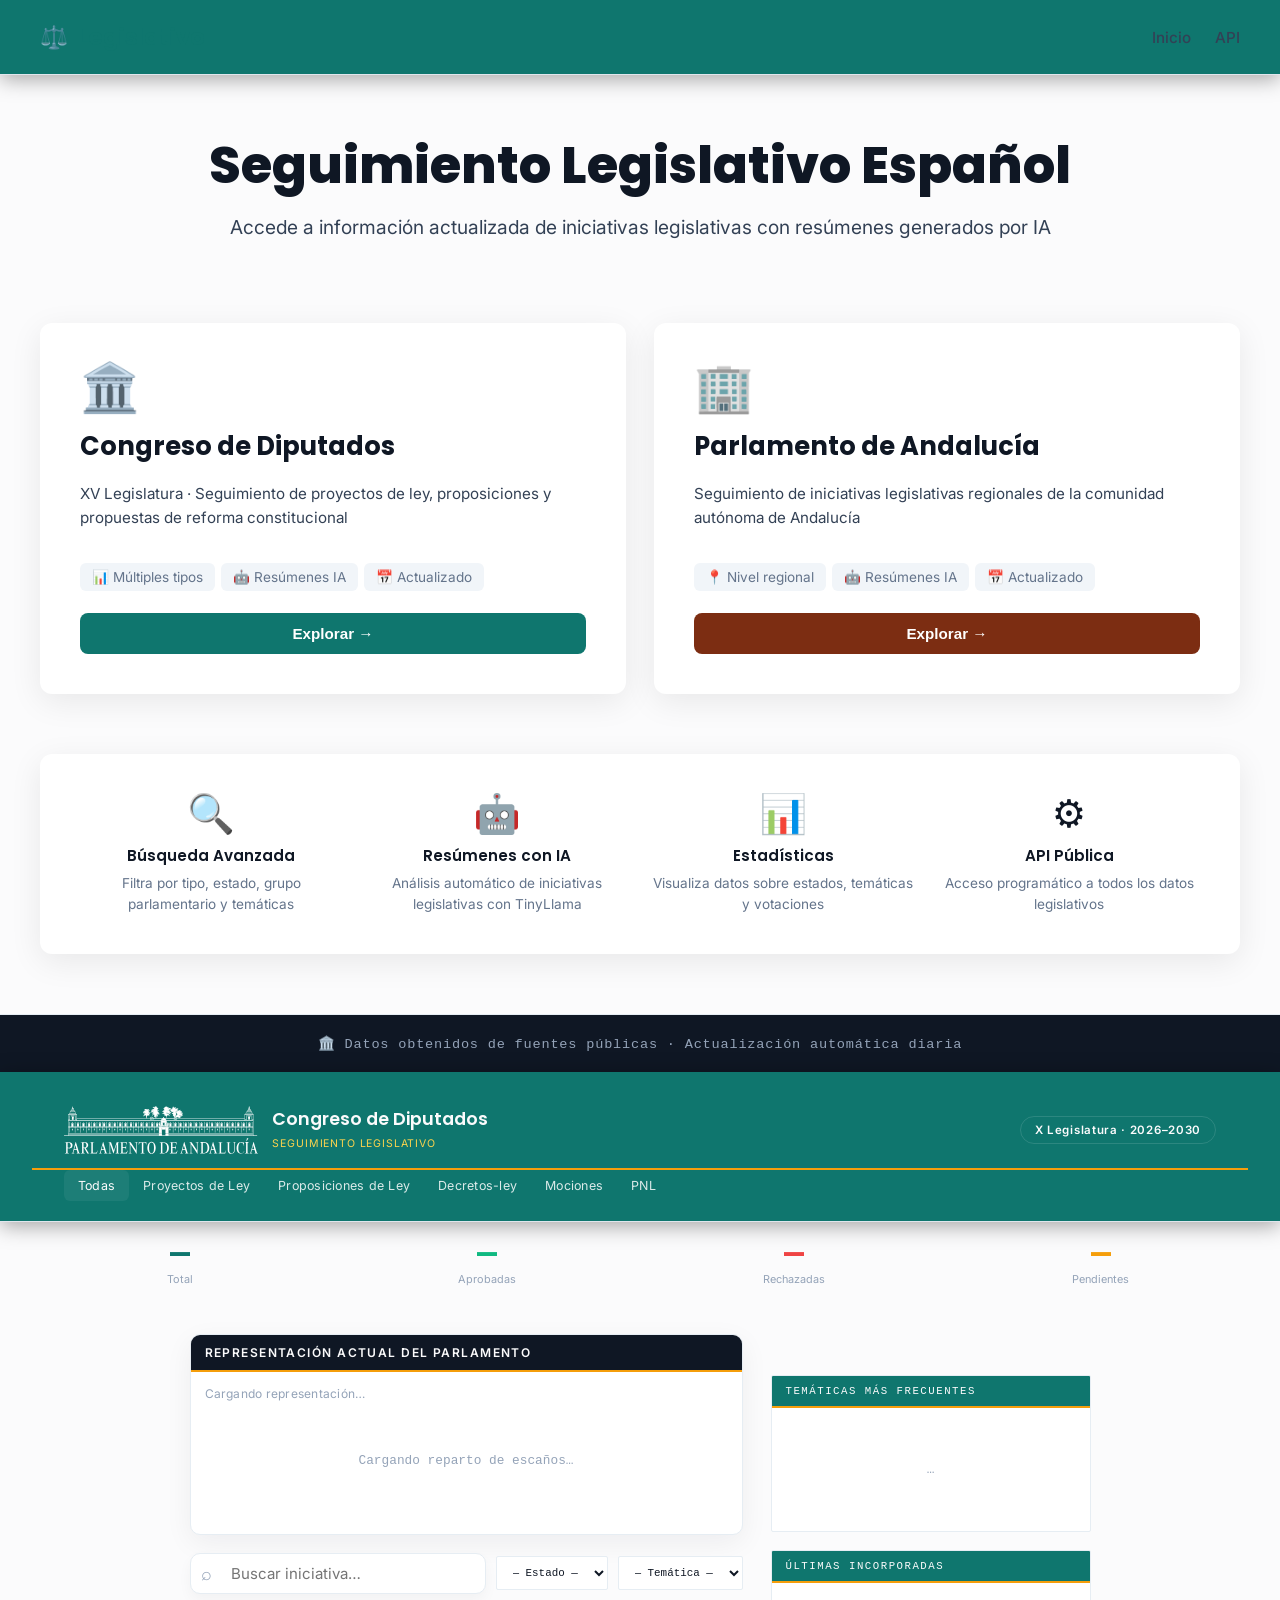
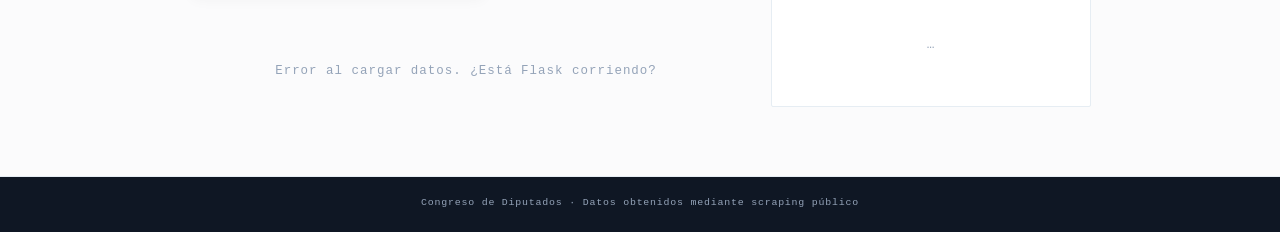
==== commit df95d15a: "feat: Add new landing page and update routing for Parlamento" ====
--- a/templates/index.html
+++ b/templates/index.html
@@ -1,10 +1,352 @@
 <!DOCTYPE html>
 <html lang="es">
 <head>
-  <meta charset="UTF-8"/>
-  <meta name="viewport" content="width=device-width, initial-scale=1.0"/>
-  <title>Congreso de Diputados — Seguimiento Legislativo</title>
-  <link rel="preconnect" href="https://fonts.googleapis.com"/>
+    <meta charset="UTF-8">
+    <meta name="viewport" content="width=device-width, initial-scale=1.0">
+    <title>Seguimiento Legislativo — Congreso & Parlamento</title>
+    <link rel="preconnect" href="https://fonts.googleapis.com">
+    <link href="https://fonts.googleapis.com/css2?family=Inter:wght@300;400;500;600;700&family=Poppins:wght@600;700;800&display=swap" rel="stylesheet">
+    <style>
+        * {
+            margin: 0;
+            padding: 0;
+            box-sizing: border-box;
+        }
+        
+        body {
+            font-family: 'Inter', system-ui, -apple-system, sans-serif;
+            background: linear-gradient(135deg, #f5f7fa 0%, #c3cfe2 100%);
+            min-height: 100vh;
+            display: flex;
+            flex-direction: column;
+        }
+        
+        header {
+            background: white;
+            border-bottom: 1px solid #e0e6ed;
+            padding: 20px 32px;
+            box-shadow: 0 2px 8px rgba(0, 0, 0, 0.04);
+        }
+        
+        .header-content {
+            max-width: 1200px;
+            margin: 0 auto;
+            display: flex;
+            align-items: center;
+            justify-content: space-between;
+        }
+        
+        .logo {
+            font-family: 'Poppins', sans-serif;
+            font-size: 1.4rem;
+            font-weight: 700;
+            color: #0f766e;
+            display: flex;
+            align-items: center;
+            gap: 10px;
+        }
+        
+        .logo::before {
+            content: '⚖️';
+        }
+        
+        .header-links {
+            display: flex;
+            gap: 24px;
+            list-style: none;
+        }
+        
+        .header-links a {
+            color: #334155;
+            text-decoration: none;
+            font-size: 0.95rem;
+            font-weight: 500;
+            transition: color 0.2s;
+        }
+        
+        .header-links a:hover {
+            color: #0f766e;
+        }
+        
+        main {
+            flex: 1;
+            display: flex;
+            align-items: center;
+            justify-content: center;
+            padding: 60px 32px;
+        }
+        
+        .container {
+            max-width: 1200px;
+            width: 100%;
+        }
+        
+        .hero {
+            text-align: center;
+            margin-bottom: 80px;
+        }
+        
+        .hero h1 {
+            font-family: 'Poppins', sans-serif;
+            font-size: 3.2rem;
+            font-weight: 800;
+            color: #0f1724;
+            line-height: 1.2;
+            margin-bottom: 16px;
+        }
+        
+        .hero p {
+            font-size: 1.2rem;
+            color: #334155;
+            margin-bottom: 32px;
+            line-height: 1.6;
+        }
+        
+        .cards-grid {
+            display: grid;
+            grid-template-columns: repeat(auto-fit, minmax(350px, 1fr));
+            gap: 28px;
+            margin-bottom: 60px;
+        }
+        
+        .card {
+            background: white;
+            border-radius: 12px;
+            padding: 40px;
+            box-shadow: 0 8px 32px rgba(0, 0, 0, 0.08);
+            transition: transform 0.3s, box-shadow 0.3s;
+            text-decoration: none;
+            color: inherit;
+            display: flex;
+            flex-direction: column;
+            gap: 16px;
+        }
+        
+        .card:hover {
+            transform: translateY(-4px);
+            box-shadow: 0 16px 48px rgba(0, 0, 0, 0.12);
+        }
+        
+        .card-icon {
+            font-size: 3rem;
+            line-height: 1;
+        }
+        
+        .card.congreso .card-icon {
+            color: #0f766e;
+        }
+        
+        .card.parlamento .card-icon {
+            color: #7c2d12;
+        }
+        
+        .card h2 {
+            font-family: 'Poppins', sans-serif;
+            font-size: 1.6rem;
+            font-weight: 700;
+            color: #0f1724;
+        }
+        
+        .card p {
+            color: #334155;
+            font-size: 0.95rem;
+            line-height: 1.6;
+            margin-bottom: 16px;
+            flex: 1;
+        }
+        
+        .card-meta {
+            display: flex;
+            gap: 12px;
+            flex-wrap: wrap;
+        }
+        
+        .meta-item {
+            font-size: 0.85rem;
+            color: #64748b;
+            display: flex;
+            align-items: center;
+            gap: 6px;
+            padding: 6px 12px;
+            background: #f1f5f9;
+            border-radius: 6px;
+        }
+        
+        .cta-button {
+            display: inline-flex;
+            align-items: center;
+            justify-content: center;
+            gap: 8px;
+            padding: 12px 24px;
+            border-radius: 8px;
+            font-weight: 600;
+            font-size: 0.95rem;
+            text-decoration: none;
+            transition: all 0.2s;
+            border: none;
+            cursor: pointer;
+        }
+        
+        .card.congreso .cta-button {
+            background: #0f766e;
+            color: white;
+        }
+        
+        .card.congreso .cta-button:hover {
+            background: #0d6157;
+            transform: translateX(2px);
+        }
+        
+        .card.parlamento .cta-button {
+            background: #7c2d12;
+            color: white;
+        }
+        
+        .card.parlamento .cta-button:hover {
+            background: #6b2410;
+            transform: translateX(2px);
+        }
+        
+        .features {
+            display: grid;
+            grid-template-columns: repeat(auto-fit, minmax(200px, 1fr));
+            gap: 24px;
+            margin-top: 60px;
+            padding: 40px;
+            background: white;
+            border-radius: 12px;
+            box-shadow: 0 8px 32px rgba(0, 0, 0, 0.08);
+        }
+        
+        .feature {
+            text-align: center;
+        }
+        
+        .feature-icon {
+            font-size: 2.4rem;
+            margin-bottom: 12px;
+            line-height: 1;
+        }
+        
+        .feature h3 {
+            font-family: 'Poppins', sans-serif;
+            font-size: 0.95rem;
+            font-weight: 600;
+            color: #0f1724;
+            margin-bottom: 6px;
+        }
+        
+        .feature p {
+            font-size: 0.85rem;
+            color: #64748b;
+            line-height: 1.5;
+        }
+        
+        footer {
+            background: #0f1724;
+            color: #cbd5e1;
+            text-align: center;
+            padding: 32px;
+            margin-top: auto;
+        }
+        
+        footer p {
+            font-size: 0.85rem;
+        }
+        
+        @media (max-width: 768px) {
+            .hero h1 {
+                font-size: 2.2rem;
+            }
+            
+            .hero p {
+                font-size: 1rem;
+            }
+            
+            .cards-grid {
+                grid-template-columns: 1fr;
+            }
+            
+            .header-links {
+                gap: 16px;
+            }
+        }
+    </style>
+</head>
+<body>
+    <header>
+        <div class="header-content">
+            <div class="logo">Legislativo</div>
+            <nav class="header-links">
+                <a href="#inicio">Inicio</a>
+                <a href="/api">API</a>
+            </nav>
+        </div>
+    </header>
+
+    <main>
+        <div class="container">
+            <section class="hero">
+                <h1>Seguimiento Legislativo Español</h1>
+                <p>Accede a información actualizada de iniciativas legislativas con resúmenes generados por IA</p>
+            </section>
+
+            <div class="cards-grid">
+                <a href="/congreso" class="card congreso">
+                    <div class="card-icon">🏛️</div>
+                    <h2>Congreso de Diputados</h2>
+                    <p>XV Legislatura · Seguimiento de proyectos de ley, proposiciones y propuestas de reforma constitucional</p>
+                    <div class="card-meta">
+                        <span class="meta-item">📊 Múltiples tipos</span>
+                        <span class="meta-item">🤖 Resúmenes IA</span>
+                        <span class="meta-item">📅 Actualizado</span>
+                    </div>
+                    <button class="cta-button">Explorar → </button>
+                </a>
+
+                <a href="/parlamento" class="card parlamento">
+                    <div class="card-icon">🏢</div>
+                    <h2>Parlamento de Andalucía</h2>
+                    <p>Seguimiento de iniciativas legislativas regionales de la comunidad autónoma de Andalucía</p>
+                    <div class="card-meta">
+                        <span class="meta-item">📍 Nivel regional</span>
+                        <span class="meta-item">🤖 Resúmenes IA</span>
+                        <span class="meta-item">📅 Actualizado</span>
+                    </div>
+                    <button class="cta-button">Explorar → </button>
+                </a>
+            </div>
+
+            <section class="features">
+                <div class="feature">
+                    <div class="feature-icon">🔍</div>
+                    <h3>Búsqueda Avanzada</h3>
+                    <p>Filtra por tipo, estado, grupo parlamentario y temáticas</p>
+                </div>
+                <div class="feature">
+                    <div class="feature-icon">🤖</div>
+                    <h3>Resúmenes con IA</h3>
+                    <p>Análisis automático de iniciativas legislativas con TinyLlama</p>
+                </div>
+                <div class="feature">
+                    <div class="feature-icon">📊</div>
+                    <h3>Estadísticas</h3>
+                    <p>Visualiza datos sobre estados, temáticas y votaciones</p>
+                </div>
+                <div class="feature">
+                    <div class="feature-icon">⚙️</div>
+                    <h3>API Pública</h3>
+                    <p>Acceso programático a todos los datos legislativos</p>
+                </div>
+            </section>
+        </div>
+    </main>
+
+    <footer>
+        <p>🏛️ Datos obtenidos de fuentes públicas · Actualización automática diaria</p>
+    </footer>
+</body>
+</html>
   <link href="https://fonts.googleapis.com/css2?family=Inter:wght@300;400;600;700&family=Poppins:wght@600;700&display=swap" rel="stylesheet"/>
   <style>
     :root {
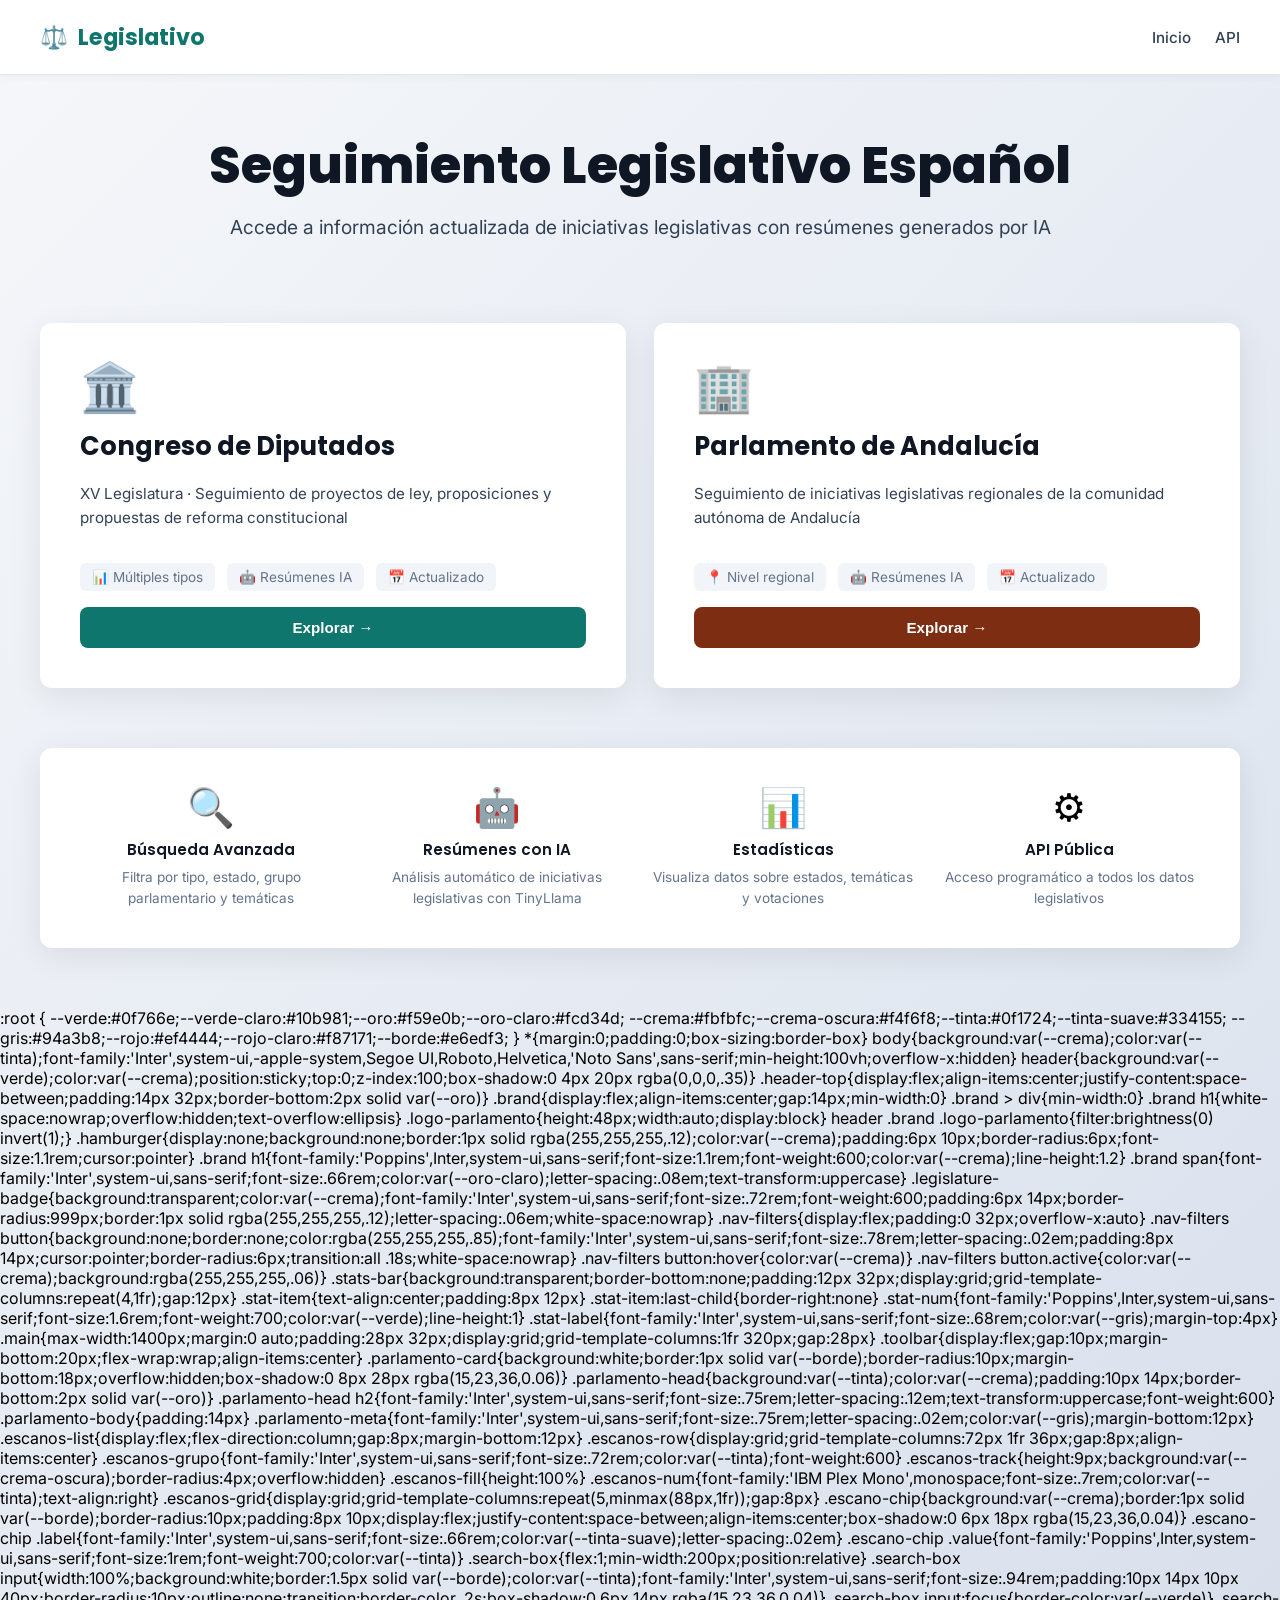
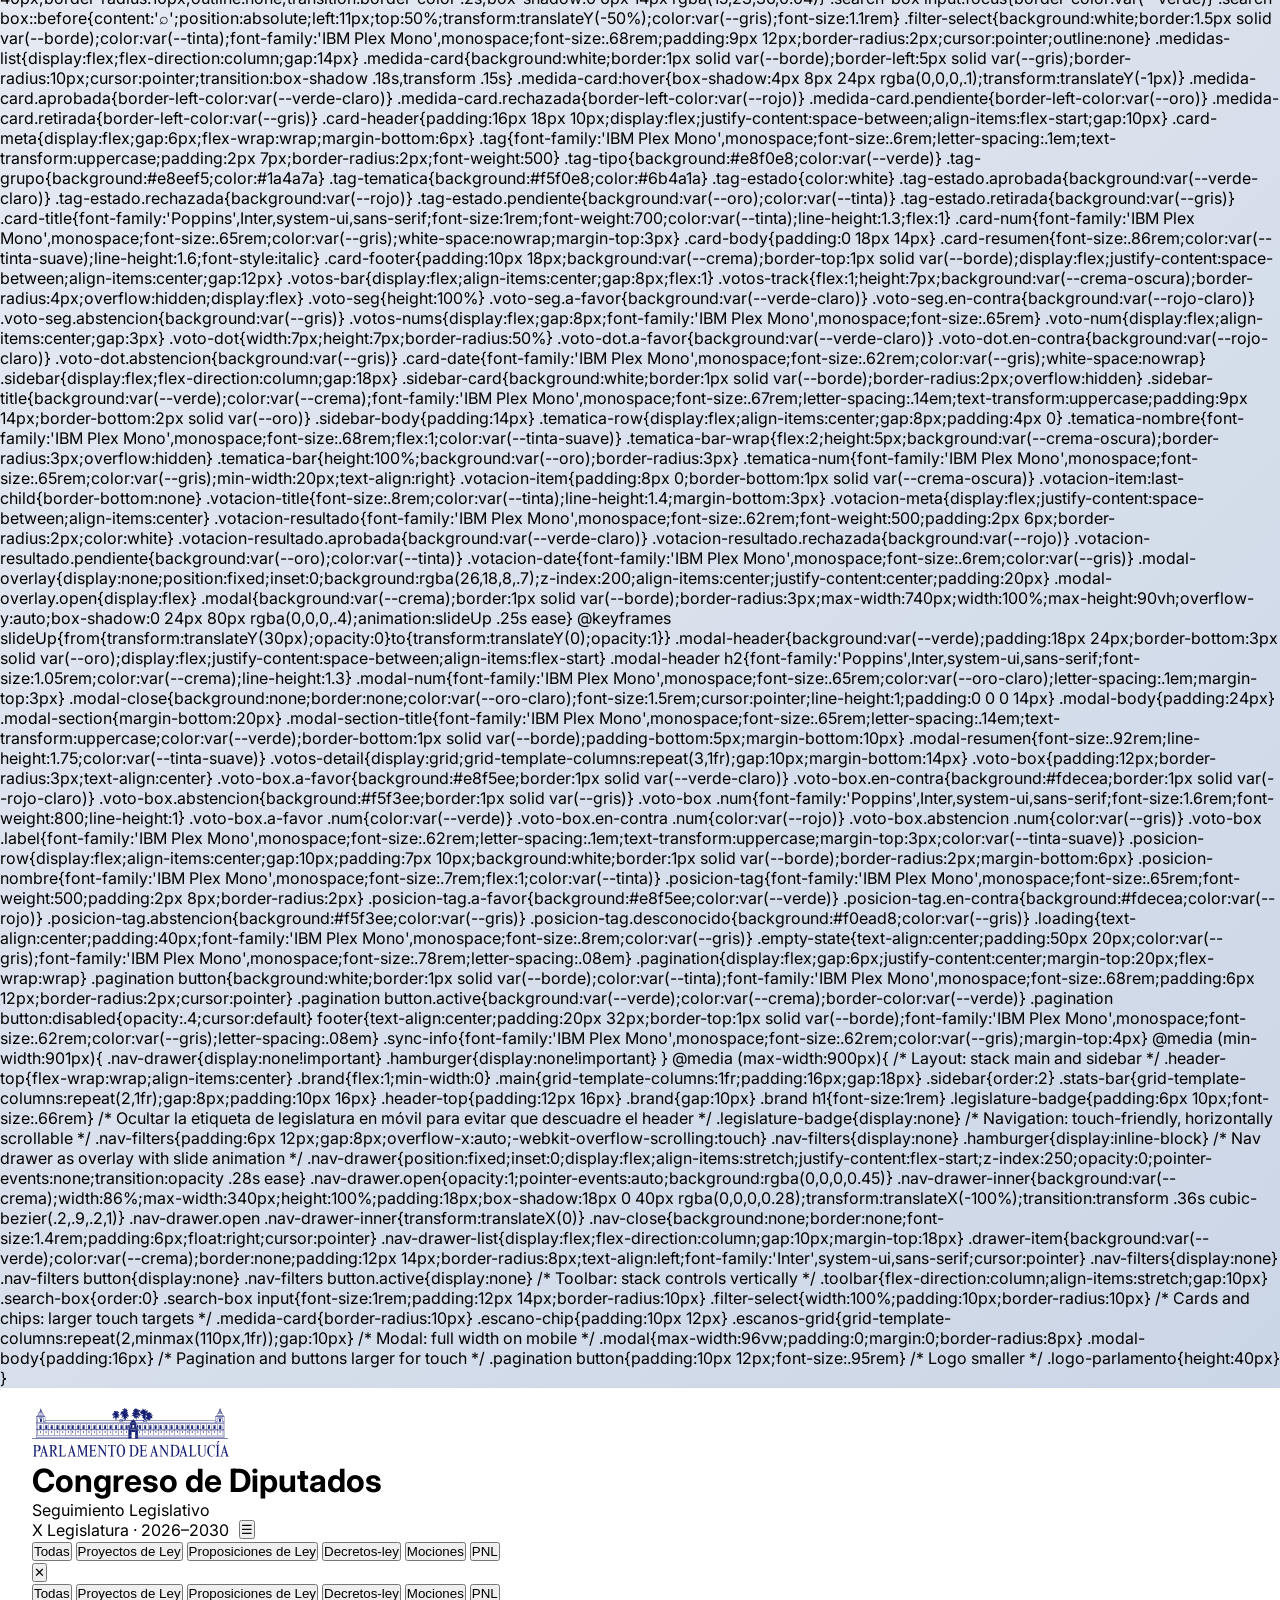
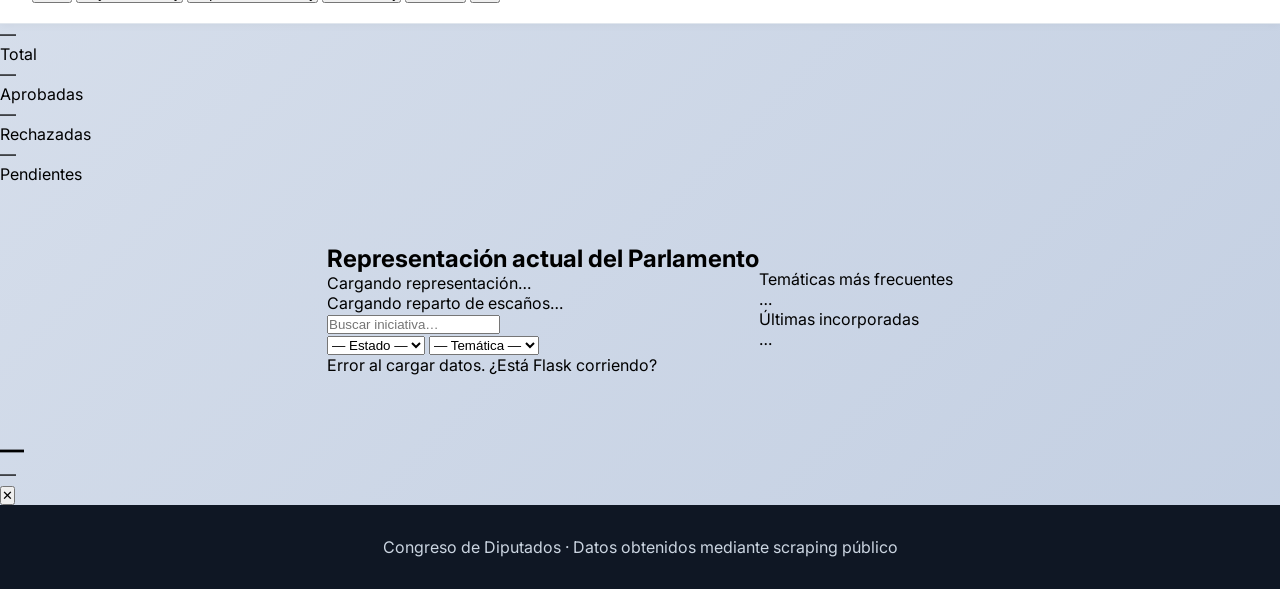
==== commit 245018e8: "feat: Remove footer content from index.html" ====
--- a/templates/index.html
+++ b/templates/index.html
@@ -342,13 +342,7 @@
         </div>
     </main>
 
-    <footer>
-        <p>🏛️ Datos obtenidos de fuentes públicas · Actualización automática diaria</p>
-    </footer>
-</body>
-</html>
-  <link href="https://fonts.googleapis.com/css2?family=Inter:wght@300;400;600;700&family=Poppins:wght@600;700&display=swap" rel="stylesheet"/>
-  <style>
+
     :root {
       --verde:#0f766e;--verde-claro:#10b981;--oro:#f59e0b;--oro-claro:#fcd34d;
       --crema:#fbfbfc;--crema-oscura:#f4f6f8;--tinta:#0f1724;--tinta-suave:#334155;
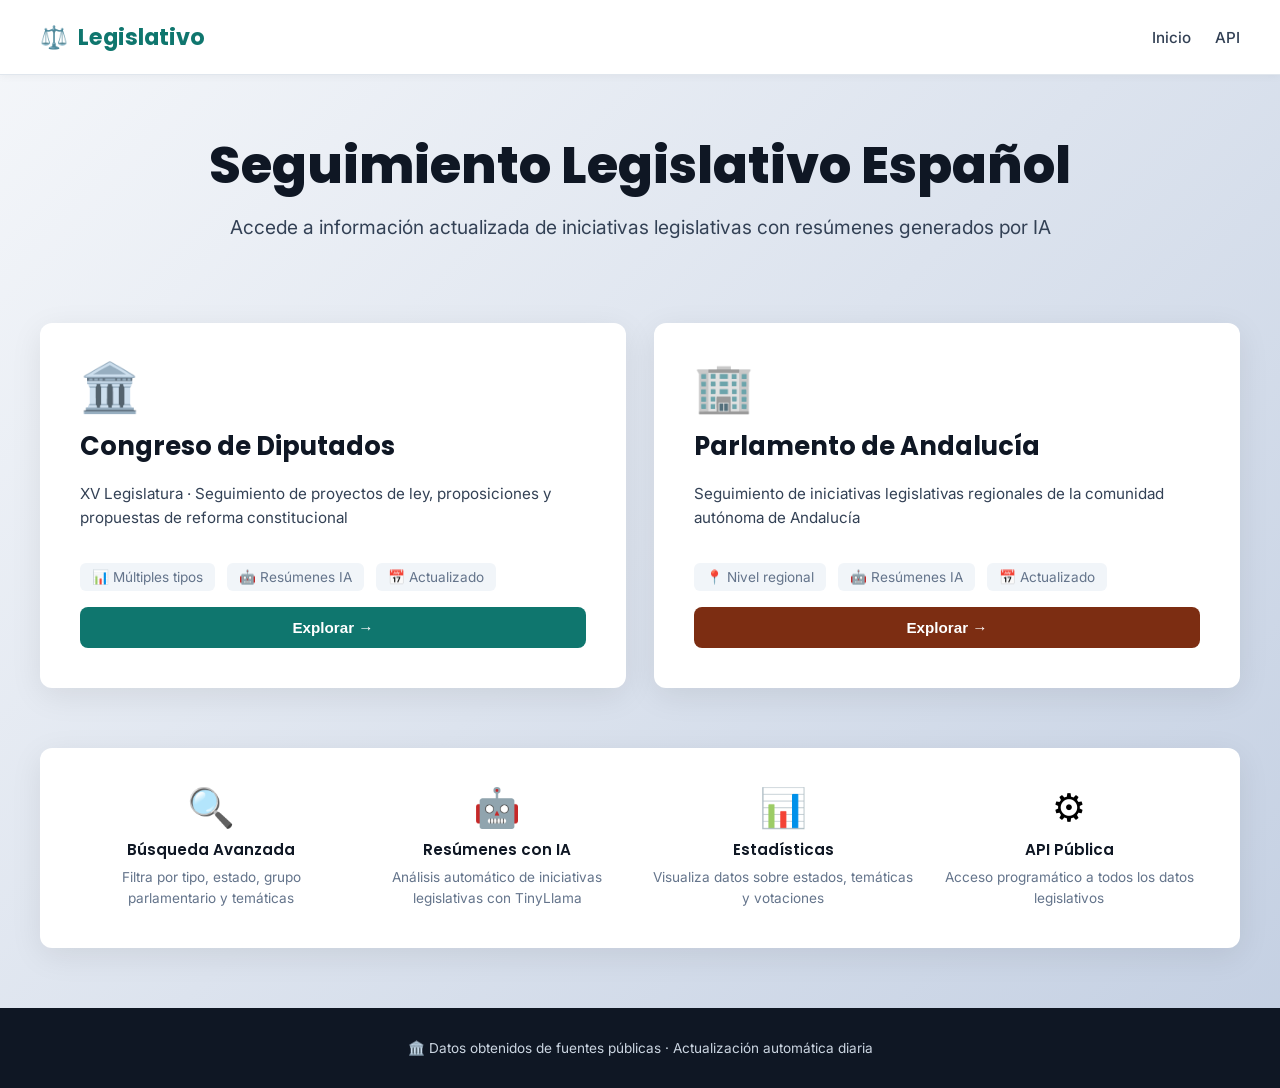
==== commit a0b5ab3f: "delete: remove index_landing.html template" ====
--- a/templates/index.html
+++ b/templates/index.html
@@ -342,716 +342,8 @@
         </div>
     </main>
 
-
-    :root {
-      --verde:#0f766e;--verde-claro:#10b981;--oro:#f59e0b;--oro-claro:#fcd34d;
-      --crema:#fbfbfc;--crema-oscura:#f4f6f8;--tinta:#0f1724;--tinta-suave:#334155;
-      --gris:#94a3b8;--rojo:#ef4444;--rojo-claro:#f87171;--borde:#e6edf3;
-    }
-    *{margin:0;padding:0;box-sizing:border-box}
-    body{background:var(--crema);color:var(--tinta);font-family:'Inter',system-ui,-apple-system,Segoe UI,Roboto,Helvetica,'Noto Sans',sans-serif;min-height:100vh;overflow-x:hidden}
-
-    header{background:var(--verde);color:var(--crema);position:sticky;top:0;z-index:100;box-shadow:0 4px 20px rgba(0,0,0,.35)}
-    .header-top{display:flex;align-items:center;justify-content:space-between;padding:14px 32px;border-bottom:2px solid var(--oro)}
-    .brand{display:flex;align-items:center;gap:14px;min-width:0}
-    .brand > div{min-width:0}
-    .brand h1{white-space:nowrap;overflow:hidden;text-overflow:ellipsis}
-    .logo-parlamento{height:48px;width:auto;display:block}
-    header .brand .logo-parlamento{filter:brightness(0) invert(1);}
-    .hamburger{display:none;background:none;border:1px solid rgba(255,255,255,.12);color:var(--crema);padding:6px 10px;border-radius:6px;font-size:1.1rem;cursor:pointer}
-    .brand h1{font-family:'Poppins',Inter,system-ui,sans-serif;font-size:1.1rem;font-weight:600;color:var(--crema);line-height:1.2}
-    .brand span{font-family:'Inter',system-ui,sans-serif;font-size:.66rem;color:var(--oro-claro);letter-spacing:.08em;text-transform:uppercase}
-    .legislature-badge{background:transparent;color:var(--crema);font-family:'Inter',system-ui,sans-serif;font-size:.72rem;font-weight:600;padding:6px 14px;border-radius:999px;border:1px solid rgba(255,255,255,.12);letter-spacing:.06em;white-space:nowrap}
-    .nav-filters{display:flex;padding:0 32px;overflow-x:auto}
-    .nav-filters button{background:none;border:none;color:rgba(255,255,255,.85);font-family:'Inter',system-ui,sans-serif;font-size:.78rem;letter-spacing:.02em;padding:8px 14px;cursor:pointer;border-radius:6px;transition:all .18s;white-space:nowrap}
-    .nav-filters button:hover{color:var(--crema)}
-    .nav-filters button.active{color:var(--crema);background:rgba(255,255,255,.06)}
-
-    .stats-bar{background:transparent;border-bottom:none;padding:12px 32px;display:grid;grid-template-columns:repeat(4,1fr);gap:12px}
-    .stat-item{text-align:center;padding:8px 12px}
-    .stat-item:last-child{border-right:none}
-    .stat-num{font-family:'Poppins',Inter,system-ui,sans-serif;font-size:1.6rem;font-weight:700;color:var(--verde);line-height:1}
-    .stat-label{font-family:'Inter',system-ui,sans-serif;font-size:.68rem;color:var(--gris);margin-top:4px}
-
-    .main{max-width:1400px;margin:0 auto;padding:28px 32px;display:grid;grid-template-columns:1fr 320px;gap:28px}
-
-    .toolbar{display:flex;gap:10px;margin-bottom:20px;flex-wrap:wrap;align-items:center}
-    .parlamento-card{background:white;border:1px solid var(--borde);border-radius:10px;margin-bottom:18px;overflow:hidden;box-shadow:0 8px 28px rgba(15,23,36,0.06)}
-    .parlamento-head{background:var(--tinta);color:var(--crema);padding:10px 14px;border-bottom:2px solid var(--oro)}
-    .parlamento-head h2{font-family:'Inter',system-ui,sans-serif;font-size:.75rem;letter-spacing:.12em;text-transform:uppercase;font-weight:600}
-    .parlamento-body{padding:14px}
-    .parlamento-meta{font-family:'Inter',system-ui,sans-serif;font-size:.75rem;letter-spacing:.02em;color:var(--gris);margin-bottom:12px}
-    .escanos-list{display:flex;flex-direction:column;gap:8px;margin-bottom:12px}
-    .escanos-row{display:grid;grid-template-columns:72px 1fr 36px;gap:8px;align-items:center}
-    .escanos-grupo{font-family:'Inter',system-ui,sans-serif;font-size:.72rem;color:var(--tinta);font-weight:600}
-    .escanos-track{height:9px;background:var(--crema-oscura);border-radius:4px;overflow:hidden}
-    .escanos-fill{height:100%}
-    .escanos-num{font-family:'IBM Plex Mono',monospace;font-size:.7rem;color:var(--tinta);text-align:right}
-    .escanos-grid{display:grid;grid-template-columns:repeat(5,minmax(88px,1fr));gap:8px}
-    .escano-chip{background:var(--crema);border:1px solid var(--borde);border-radius:10px;padding:8px 10px;display:flex;justify-content:space-between;align-items:center;box-shadow:0 6px 18px rgba(15,23,36,0.04)}
-    .escano-chip .label{font-family:'Inter',system-ui,sans-serif;font-size:.66rem;color:var(--tinta-suave);letter-spacing:.02em}
-    .escano-chip .value{font-family:'Poppins',Inter,system-ui,sans-serif;font-size:1rem;font-weight:700;color:var(--tinta)}
-
-    .search-box{flex:1;min-width:200px;position:relative}
-    .search-box input{width:100%;background:white;border:1.5px solid var(--borde);color:var(--tinta);font-family:'Inter',system-ui,sans-serif;font-size:.94rem;padding:10px 14px 10px 40px;border-radius:10px;outline:none;transition:border-color .2s;box-shadow:0 6px 14px rgba(15,23,36,0.04)}
-    .search-box input:focus{border-color:var(--verde)}
-    .search-box::before{content:'⌕';position:absolute;left:11px;top:50%;transform:translateY(-50%);color:var(--gris);font-size:1.1rem}
-    .filter-select{background:white;border:1.5px solid var(--borde);color:var(--tinta);font-family:'IBM Plex Mono',monospace;font-size:.68rem;padding:9px 12px;border-radius:2px;cursor:pointer;outline:none}
-
-    .medidas-list{display:flex;flex-direction:column;gap:14px}
-    .medida-card{background:white;border:1px solid var(--borde);border-left:5px solid var(--gris);border-radius:10px;cursor:pointer;transition:box-shadow .18s,transform .15s}
-    .medida-card:hover{box-shadow:4px 8px 24px rgba(0,0,0,.1);transform:translateY(-1px)}
-    .medida-card.aprobada{border-left-color:var(--verde-claro)}
-    .medida-card.rechazada{border-left-color:var(--rojo)}
-    .medida-card.pendiente{border-left-color:var(--oro)}
-    .medida-card.retirada{border-left-color:var(--gris)}
-    .card-header{padding:16px 18px 10px;display:flex;justify-content:space-between;align-items:flex-start;gap:10px}
-    .card-meta{display:flex;gap:6px;flex-wrap:wrap;margin-bottom:6px}
-    .tag{font-family:'IBM Plex Mono',monospace;font-size:.6rem;letter-spacing:.1em;text-transform:uppercase;padding:2px 7px;border-radius:2px;font-weight:500}
-    .tag-tipo{background:#e8f0e8;color:var(--verde)}
-    .tag-grupo{background:#e8eef5;color:#1a4a7a}
-    .tag-tematica{background:#f5f0e8;color:#6b4a1a}
-    .tag-estado{color:white}
-    .tag-estado.aprobada{background:var(--verde-claro)}
-    .tag-estado.rechazada{background:var(--rojo)}
-    .tag-estado.pendiente{background:var(--oro);color:var(--tinta)}
-    .tag-estado.retirada{background:var(--gris)}
-    .card-title{font-family:'Poppins',Inter,system-ui,sans-serif;font-size:1rem;font-weight:700;color:var(--tinta);line-height:1.3;flex:1}
-    .card-num{font-family:'IBM Plex Mono',monospace;font-size:.65rem;color:var(--gris);white-space:nowrap;margin-top:3px}
-    .card-body{padding:0 18px 14px}
-    .card-resumen{font-size:.86rem;color:var(--tinta-suave);line-height:1.6;font-style:italic}
-    .card-footer{padding:10px 18px;background:var(--crema);border-top:1px solid var(--borde);display:flex;justify-content:space-between;align-items:center;gap:12px}
-    .votos-bar{display:flex;align-items:center;gap:8px;flex:1}
-    .votos-track{flex:1;height:7px;background:var(--crema-oscura);border-radius:4px;overflow:hidden;display:flex}
-    .voto-seg{height:100%}
-    .voto-seg.a-favor{background:var(--verde-claro)}
-    .voto-seg.en-contra{background:var(--rojo-claro)}
-    .voto-seg.abstencion{background:var(--gris)}
-    .votos-nums{display:flex;gap:8px;font-family:'IBM Plex Mono',monospace;font-size:.65rem}
-    .voto-num{display:flex;align-items:center;gap:3px}
-    .voto-dot{width:7px;height:7px;border-radius:50%}
-    .voto-dot.a-favor{background:var(--verde-claro)}
-    .voto-dot.en-contra{background:var(--rojo-claro)}
-    .voto-dot.abstencion{background:var(--gris)}
-    .card-date{font-family:'IBM Plex Mono',monospace;font-size:.62rem;color:var(--gris);white-space:nowrap}
-
-    .sidebar{display:flex;flex-direction:column;gap:18px}
-    .sidebar-card{background:white;border:1px solid var(--borde);border-radius:2px;overflow:hidden}
-    .sidebar-title{background:var(--verde);color:var(--crema);font-family:'IBM Plex Mono',monospace;font-size:.67rem;letter-spacing:.14em;text-transform:uppercase;padding:9px 14px;border-bottom:2px solid var(--oro)}
-    .sidebar-body{padding:14px}
-
-    .tematica-row{display:flex;align-items:center;gap:8px;padding:4px 0}
-    .tematica-nombre{font-family:'IBM Plex Mono',monospace;font-size:.68rem;flex:1;color:var(--tinta-suave)}
-    .tematica-bar-wrap{flex:2;height:5px;background:var(--crema-oscura);border-radius:3px;overflow:hidden}
-    .tematica-bar{height:100%;background:var(--oro);border-radius:3px}
-    .tematica-num{font-family:'IBM Plex Mono',monospace;font-size:.65rem;color:var(--gris);min-width:20px;text-align:right}
-
-    .votacion-item{padding:8px 0;border-bottom:1px solid var(--crema-oscura)}
-    .votacion-item:last-child{border-bottom:none}
-    .votacion-title{font-size:.8rem;color:var(--tinta);line-height:1.4;margin-bottom:3px}
-    .votacion-meta{display:flex;justify-content:space-between;align-items:center}
-    .votacion-resultado{font-family:'IBM Plex Mono',monospace;font-size:.62rem;font-weight:500;padding:2px 6px;border-radius:2px;color:white}
-    .votacion-resultado.aprobada{background:var(--verde-claro)}
-    .votacion-resultado.rechazada{background:var(--rojo)}
-    .votacion-resultado.pendiente{background:var(--oro);color:var(--tinta)}
-    .votacion-date{font-family:'IBM Plex Mono',monospace;font-size:.6rem;color:var(--gris)}
-
-    .modal-overlay{display:none;position:fixed;inset:0;background:rgba(26,18,8,.7);z-index:200;align-items:center;justify-content:center;padding:20px}
-    .modal-overlay.open{display:flex}
-    .modal{background:var(--crema);border:1px solid var(--borde);border-radius:3px;max-width:740px;width:100%;max-height:90vh;overflow-y:auto;box-shadow:0 24px 80px rgba(0,0,0,.4);animation:slideUp .25s ease}
-    @keyframes slideUp{from{transform:translateY(30px);opacity:0}to{transform:translateY(0);opacity:1}}
-    .modal-header{background:var(--verde);padding:18px 24px;border-bottom:3px solid var(--oro);display:flex;justify-content:space-between;align-items:flex-start}
-    .modal-header h2{font-family:'Poppins',Inter,system-ui,sans-serif;font-size:1.05rem;color:var(--crema);line-height:1.3}
-    .modal-num{font-family:'IBM Plex Mono',monospace;font-size:.65rem;color:var(--oro-claro);letter-spacing:.1em;margin-top:3px}
-    .modal-close{background:none;border:none;color:var(--oro-claro);font-size:1.5rem;cursor:pointer;line-height:1;padding:0 0 0 14px}
-    .modal-body{padding:24px}
-    .modal-section{margin-bottom:20px}
-    .modal-section-title{font-family:'IBM Plex Mono',monospace;font-size:.65rem;letter-spacing:.14em;text-transform:uppercase;color:var(--verde);border-bottom:1px solid var(--borde);padding-bottom:5px;margin-bottom:10px}
-    .modal-resumen{font-size:.92rem;line-height:1.75;color:var(--tinta-suave)}
-
-    .votos-detail{display:grid;grid-template-columns:repeat(3,1fr);gap:10px;margin-bottom:14px}
-    .voto-box{padding:12px;border-radius:3px;text-align:center}
-    .voto-box.a-favor{background:#e8f5ee;border:1px solid var(--verde-claro)}
-    .voto-box.en-contra{background:#fdecea;border:1px solid var(--rojo-claro)}
-    .voto-box.abstencion{background:#f5f3ee;border:1px solid var(--gris)}
-    .voto-box .num{font-family:'Poppins',Inter,system-ui,sans-serif;font-size:1.6rem;font-weight:800;line-height:1}
-    .voto-box.a-favor .num{color:var(--verde)}
-    .voto-box.en-contra .num{color:var(--rojo)}
-    .voto-box.abstencion .num{color:var(--gris)}
-    .voto-box .label{font-family:'IBM Plex Mono',monospace;font-size:.62rem;letter-spacing:.1em;text-transform:uppercase;margin-top:3px;color:var(--tinta-suave)}
-
-    .posicion-row{display:flex;align-items:center;gap:10px;padding:7px 10px;background:white;border:1px solid var(--borde);border-radius:2px;margin-bottom:6px}
-    .posicion-nombre{font-family:'IBM Plex Mono',monospace;font-size:.7rem;flex:1;color:var(--tinta)}
-    .posicion-tag{font-family:'IBM Plex Mono',monospace;font-size:.65rem;font-weight:500;padding:2px 8px;border-radius:2px}
-    .posicion-tag.a-favor{background:#e8f5ee;color:var(--verde)}
-    .posicion-tag.en-contra{background:#fdecea;color:var(--rojo)}
-    .posicion-tag.abstencion{background:#f5f3ee;color:var(--gris)}
-    .posicion-tag.desconocido{background:#f0ead8;color:var(--gris)}
-
-    .loading{text-align:center;padding:40px;font-family:'IBM Plex Mono',monospace;font-size:.8rem;color:var(--gris)}
-    .empty-state{text-align:center;padding:50px 20px;color:var(--gris);font-family:'IBM Plex Mono',monospace;font-size:.78rem;letter-spacing:.08em}
-
-    .pagination{display:flex;gap:6px;justify-content:center;margin-top:20px;flex-wrap:wrap}
-    .pagination button{background:white;border:1px solid var(--borde);color:var(--tinta);font-family:'IBM Plex Mono',monospace;font-size:.68rem;padding:6px 12px;border-radius:2px;cursor:pointer}
-    .pagination button.active{background:var(--verde);color:var(--crema);border-color:var(--verde)}
-    .pagination button:disabled{opacity:.4;cursor:default}
-
-    footer{text-align:center;padding:20px 32px;border-top:1px solid var(--borde);font-family:'IBM Plex Mono',monospace;font-size:.62rem;color:var(--gris);letter-spacing:.08em}
-    .sync-info{font-family:'IBM Plex Mono',monospace;font-size:.62rem;color:var(--gris);margin-top:4px}
-
-    @media (min-width:901px){
-      .nav-drawer{display:none!important}
-      .hamburger{display:none!important}
-    }
-
-    @media (max-width:900px){
-      /* Layout: stack main and sidebar */
-      .header-top{flex-wrap:wrap;align-items:center}
-      .brand{flex:1;min-width:0}
-      .main{grid-template-columns:1fr;padding:16px;gap:18px}
-      .sidebar{order:2}
-      .stats-bar{grid-template-columns:repeat(2,1fr);gap:8px;padding:10px 16px}
-      .header-top{padding:12px 16px}
-      .brand{gap:10px}
-      .brand h1{font-size:1rem}
-      .legislature-badge{padding:6px 10px;font-size:.66rem}
-      /* Ocultar la etiqueta de legislatura en móvil para evitar que descuadre el header */
-      .legislature-badge{display:none}
-
-      /* Navigation: touch-friendly, horizontally scrollable */
-      .nav-filters{padding:6px 12px;gap:8px;overflow-x:auto;-webkit-overflow-scrolling:touch}
-      .nav-filters{display:none}
-      .hamburger{display:inline-block}
-
-      /* Nav drawer as overlay with slide animation */
-      .nav-drawer{position:fixed;inset:0;display:flex;align-items:stretch;justify-content:flex-start;z-index:250;opacity:0;pointer-events:none;transition:opacity .28s ease}
-      .nav-drawer.open{opacity:1;pointer-events:auto;background:rgba(0,0,0,0.45)}
-      .nav-drawer-inner{background:var(--crema);width:86%;max-width:340px;height:100%;padding:18px;box-shadow:18px 0 40px rgba(0,0,0,0.28);transform:translateX(-100%);transition:transform .36s cubic-bezier(.2,.9,.2,1)}
-      .nav-drawer.open .nav-drawer-inner{transform:translateX(0)}
-      .nav-close{background:none;border:none;font-size:1.4rem;padding:6px;float:right;cursor:pointer}
-      .nav-drawer-list{display:flex;flex-direction:column;gap:10px;margin-top:18px}
-      .drawer-item{background:var(--verde);color:var(--crema);border:none;padding:12px 14px;border-radius:8px;text-align:left;font-family:'Inter',system-ui,sans-serif;cursor:pointer}
-      .nav-filters{display:none}
-      .nav-filters button{display:none}
-      .nav-filters button.active{display:none}
-
-      /* Toolbar: stack controls vertically */
-      .toolbar{flex-direction:column;align-items:stretch;gap:10px}
-      .search-box{order:0}
-      .search-box input{font-size:1rem;padding:12px 14px;border-radius:10px}
-      .filter-select{width:100%;padding:10px;border-radius:10px}
-
-      /* Cards and chips: larger touch targets */
-      .medida-card{border-radius:10px}
-      .escano-chip{padding:10px 12px}
-      .escanos-grid{grid-template-columns:repeat(2,minmax(110px,1fr));gap:10px}
-
-      /* Modal: full width on mobile */
-      .modal{max-width:96vw;padding:0;margin:0;border-radius:8px}
-      .modal-body{padding:16px}
-
-      /* Pagination and buttons larger for touch */
-      .pagination button{padding:10px 12px;font-size:.95rem}
-
-      /* Logo smaller */
-      .logo-parlamento{height:40px}
-    }
-  </style>
-</head>
-<body>
-
-<header>
-  <div class="header-top">
-    <div class="brand">
-      <img src="/static/img/logo-parlamento.svg" alt="Logo Congreso de Diputados" class="logo-parlamento"/>
-      <div>
-        <h1>Congreso de Diputados</h1>
-        <span>Seguimiento Legislativo</span>
-      </div>
-    </div>
-    <div style="display:flex;align-items:center;gap:10px">
-      <div class="legislature-badge" id="legislature-badge">X Legislatura · 2026–2030</div>
-      <button class="hamburger" id="hamburger" aria-label="Mostrar navegación">☰</button>
-    </div>
-  </div>
-  <nav class="nav-filters">
-    <button class="active" data-tipo="">Todas</button>
-    <button data-tipo="Proyecto de Ley">Proyectos de Ley</button>
-    <button data-tipo="Proposición de Ley">Proposiciones de Ley</button>
-    <button data-tipo="Decreto-ley">Decretos-ley</button>
-    <button data-tipo="Moción">Mociones</button>
-    <button data-tipo="Proposición no de Ley">PNL</button>
-  </nav>
-  <!-- Mobile drawer (hidden by default) -->
-  <div id="nav-drawer" class="nav-drawer" aria-hidden="true">
-    <div class="nav-drawer-inner">
-      <button class="nav-close" id="nav-close" aria-label="Cerrar">✕</button>
-      <div class="nav-drawer-list">
-        <button data-tipo="" class="drawer-item">Todas</button>
-        <button data-tipo="Proyecto de Ley" class="drawer-item">Proyectos de Ley</button>
-        <button data-tipo="Proposición de Ley" class="drawer-item">Proposiciones de Ley</button>
-        <button data-tipo="Decreto-ley" class="drawer-item">Decretos-ley</button>
-        <button data-tipo="Moción" class="drawer-item">Mociones</button>
-        <button data-tipo="Proposición no de Ley" class="drawer-item">PNL</button>
-      </div>
-    </div>
-  </div>
-</header>
-
-<div class="stats-bar">
-  <div class="stat-item"><div class="stat-num" id="s-total">—</div><div class="stat-label">Total</div></div>
-  <div class="stat-item"><div class="stat-num" id="s-aprobadas" style="color:var(--verde-claro)">—</div><div class="stat-label">Aprobadas</div></div>
-  <div class="stat-item"><div class="stat-num" id="s-rechazadas" style="color:var(--rojo)">—</div><div class="stat-label">Rechazadas</div></div>
-  <div class="stat-item"><div class="stat-num" id="s-pendientes" style="color:var(--oro)">—</div><div class="stat-label">Pendientes</div></div>
-</div>
-
-<main class="main">
-  <section>
-    <div class="parlamento-card">
-      <div class="parlamento-head"><h2>Representación actual del Parlamento</h2></div>
-      <div class="parlamento-body">
-        <div class="parlamento-meta" id="parlamento-meta">Cargando representación…</div>
-        <div id="escanos-list" class="escanos-list">
-          <div class="loading">Cargando reparto de escaños…</div>
-        </div>
-        <div id="escanos-grid" class="escanos-grid"></div>
-      </div>
-    </div>
-
-    <div class="toolbar">
-      <div class="search-box">
-        <input type="text" id="search-input" placeholder="Buscar iniciativa…"/>
-      </div>
-      <select class="filter-select" id="filter-estado">
-        <option value="">— Estado —</option>
-        <option value="aprobada">Aprobada</option>
-        <option value="rechazada">Rechazada</option>
-        <option value="pendiente">Pendiente</option>
-        <option value="retirada">Retirada</option>
-      </select>
-      <select class="filter-select" id="filter-tematica">
-        <option value="">— Temática —</option>
-      </select>
-    </div>
-    <div id="medidas-list"><div class="loading">Cargando iniciativas…</div></div>
-    <div class="pagination" id="pagination"></div>
-  </section>
-
-  <aside class="sidebar">
-    <div class="sidebar-card">
-      <div class="sidebar-title">Temáticas más frecuentes</div>
-      <div class="sidebar-body" id="sidebar-tematicas"><div class="loading">…</div></div>
-    </div>
-    <div class="sidebar-card">
-      <div class="sidebar-title">Últimas incorporadas</div>
-      <div class="sidebar-body" id="sidebar-ultimas"><div class="loading">…</div></div>
-    </div>
-  </aside>
-</main>
-
-<!-- Modal detalle -->
-<div class="modal-overlay" id="modal">
-  <div class="modal">
-    <div class="modal-header">
-      <div>
-        <h2 id="m-titulo">—</h2>
-        <div class="modal-num" id="m-num">—</div>
-      </div>
-      <button class="modal-close" onclick="cerrarModal()">✕</button>
-    </div>
-    <div class="modal-body" id="m-body"></div>
-  </div>
-</div>
-
-<footer>
-  Congreso de Diputados · Datos obtenidos mediante scraping público
-  <div class="sync-info" id="sync-info"></div>
-</footer>
-
-<script>
-// ── Estado ───────────────────────────────────────────────────────
-let filtros = { tipo: "", estado: "", tematica: "", q: "", pagina: 1 };
-
-// ── API ───────────────────────────────────────────────────────────
-async function api(endpoint) {
-  const r = await fetch(endpoint);
-  if (!r.ok) throw new Error(r.statusText);
-  return r.json();
-}
-
-function buildQuery() {
-  const p = new URLSearchParams();
-  if (filtros.tipo)     p.set("tipo", filtros.tipo);
-  if (filtros.estado)   p.set("estado", filtros.estado);
-  if (filtros.tematica) p.set("tematica", filtros.tematica);
-  if (filtros.q)        p.set("q", filtros.q);
-  p.set("pagina", filtros.pagina);
-  p.set("por_pagina", 15);
-  return p.toString();
-}
-
-// ── Stats ─────────────────────────────────────────────────────────
-async function cargarStats() {
-  try {
-    const s = await api("/api/stats");
-    document.getElementById("s-total").textContent      = s.total ?? "—";
-    document.getElementById("s-aprobadas").textContent  = s.aprobada ?? "—";
-    document.getElementById("s-rechazadas").textContent = s.rechazada ?? "—";
-    document.getElementById("s-pendientes").textContent = s.pendiente ?? "—";
-    if (s.ultima_actualizacion) {
-      const d = new Date(s.ultima_actualizacion);
-      document.getElementById("sync-info").textContent =
-        "Última actualización: " + d.toLocaleString("es-ES");
-    }
-    // Sidebar temáticas
-    const t = s.tematicas || {};
-    const max = Math.max(...Object.values(t), 1);
-    const html = Object.entries(t).map(([nom, n]) => `
-      <div class="tematica-row">
-        <div class="tematica-nombre">${nom}</div>
-        <div class="tematica-bar-wrap"><div class="tematica-bar" style="width:${(n/max*100).toFixed(1)}%"></div></div>
-        <div class="tematica-num">${n}</div>
-      </div>`).join("");
-    document.getElementById("sidebar-tematicas").innerHTML = html || "<div class='empty-state'>Sin datos aún</div>";
-
-    // Select temáticas
-    const sel = document.getElementById("filter-tematica");
-    Object.keys(t).forEach(nom => {
-      const o = document.createElement("option");
-      o.value = o.textContent = nom;
-      sel.appendChild(o);
-    });
-    // Intentamos renderizar la representación del parlamento con los datos disponibles
-    try { renderParlamento(s); } catch(e) { console.warn('renderParlamento error', e); }
-  } catch(e) {
-    console.warn("Stats no disponibles:", e);
-  }
-}
-
-function renderParlamento(s) {
-  const totalSeats = Number(s.total_escanos || s.total || 109);
-  const majority = Math.floor(totalSeats/2) + 1;
-  const leg = s.legislatura || s.legislatura_nombre || '';
-  document.getElementById('parlamento-meta').textContent = `${leg || 'Legislatura actual'} · ${totalSeats} escaños · Mayoría absoluta: ${majority}`;
-
-  const parties = s.partidos || s.representacion || s.escanos || s.representacion_partidos || {};
-  const fallback = { 'PP':53,'PSOE-A':28,'VOX':15,'PorA':5,'AA':8 };
-  const rawMap = Object.keys(parties).length ? parties : fallback;
-
-  const entries = Object.entries(rawMap).map(([g,v]) => [g, Number(v || 0)])
-    .sort((a,b) => b[1] - a[1]);
-
-  const colorMap = { 'PP':'#185a9b','PSOE-A':'#c23737','PSOE':'#c23737','VOX':'#2f9b34','PorA':'#0aa188','AA':'#1b7f57' };
-
-  const listEl = document.getElementById('escanos-list');
-  const gridEl = document.getElementById('escanos-grid');
-  listEl.innerHTML = '';
-  gridEl.innerHTML = '';
-
-  let majorityHolder = null;
-  entries.forEach(([grupo, n]) => {
-    if (n >= majority && !majorityHolder) majorityHolder = { grupo, n };
-    const pct = totalSeats ? Math.round((n/totalSeats)*1000)/10 : 0;
-    const color = colorMap[grupo] || '#9aa6b2';
-    const row = document.createElement('div'); row.className = 'escanos-row';
-    row.innerHTML = `<div class="escanos-grupo">${grupo}</div>
-      <div class="escanos-track"><div class="escanos-fill" style="width:${pct}%;background:${color}"></div></div>
-      <div class="escanos-num">${n}</div>`;
-    listEl.appendChild(row);
-
-    const chip = document.createElement('div'); chip.className='escano-chip';
-    chip.innerHTML = `<span class="label">${grupo}</span><span class="value">${n}</span>`;
-    gridEl.appendChild(chip);
-  });
-
-  if (majorityHolder) {
-    const note = document.createElement('div');
-    note.style.marginTop = '8px';
-    note.style.fontFamily = "Inter,system-ui,sans-serif";
-    note.style.fontSize = '0.95rem';
-    note.style.color = 'var(--verde)';
-    note.textContent = `Mayoría absoluta: ${majorityHolder.grupo} (${majorityHolder.n} escaños)`;
-    listEl.appendChild(note);
-  }
-}
-
-// ── Iniciativas ───────────────────────────────────────────────────
-function fmtFecha(f) {
-  if (!f) return "—";
-  const meses = ["ene","feb","mar","abr","may","jun","jul","ago","sep","oct","nov","dic"];
-  const d = new Date(f);
-  if (isNaN(d)) return f;
-  return `${d.getDate()} ${meses[d.getMonth()]} ${d.getFullYear()}`;
-}
-
-function estadoLabel(e) {
-  return {aprobada:"Aprobada",rechazada:"Rechazada",pendiente:"Pendiente",retirada:"Retirada"}[e] || e;
-}
-
-function renderCard(m) {
-  const v = m.votos || {};
-  const total = (v.favor||0)+(v.contra||0)+(v.abstencion||0);
-  const pF = total ? ((v.favor||0)/total*100).toFixed(1) : 0;
-  const pC = total ? ((v.contra||0)/total*100).toFixed(1) : 0;
-  const pA = total ? ((v.abstencion||0)/total*100).toFixed(1) : 0;
-
-  const tematicasHTML = (m.tematicas||[]).map(t =>
-    `<span class="tag tag-tematica">${t}</span>`).join("");
-
-  const votosHTML = total > 0
-    ? `<div class="votos-bar">
-        <div class="votos-track">
-          <div class="voto-seg a-favor" style="width:${pF}%"></div>
-          <div class="voto-seg en-contra" style="width:${pC}%"></div>
-          <div class="voto-seg abstencion" style="width:${pA}%"></div>
-        </div>
-        <div class="votos-nums">
-          <span class="voto-num"><span class="voto-dot a-favor"></span>${v.favor||0}</span>
-          <span class="voto-num"><span class="voto-dot en-contra"></span>${v.contra||0}</span>
-          <span class="voto-num"><span class="voto-dot abstencion"></span>${v.abstencion||0}</span>
-        </div>
-      </div>`
-    : `<span style="font-family:'IBM Plex Mono',monospace;font-size:.65rem;color:var(--gris)">Votación pendiente</span>`;
-
-  return `
-    <div class="medida-card ${m.estado||'pendiente'}" onclick="abrirModal(${m.id})">
-      <div class="card-header">
-        <div style="flex:1">
-          <div class="card-meta">
-            <span class="tag tag-tipo">${m.tipo||''}</span>
-            ${m.grupo ? `<span class="tag tag-grupo">${m.grupo}</span>` : ""}
-            ${tematicasHTML}
-            <span class="tag tag-estado ${m.estado||'pendiente'}">${estadoLabel(m.estado)}</span>
-          </div>
-          <div class="card-title">${m.titulo||''}</div>
-        </div>
-        <div class="card-num">${m.num||''}</div>
-      </div>
-      <div class="card-body">
-        <p class="card-resumen">${(m.resumen||'Sin resumen disponible').substring(0,200)}…</p>
-      </div>
-      <div class="card-footer">
-        ${votosHTML}
-        <div class="card-date">${fmtFecha(m.fecha)}</div>
-      </div>
-    </div>`;
-}
-
-async function cargarIniciativas() {
-  document.getElementById("medidas-list").innerHTML = '<div class="loading">Cargando…</div>';
-  try {
-    const data = await api("/api/iniciativas?" + buildQuery());
-    if (!data.datos || data.datos.length === 0) {
-      document.getElementById("medidas-list").innerHTML = '<div class="empty-state">No hay iniciativas con ese criterio</div>';
-      document.getElementById("pagination").innerHTML = "";
-      return;
-    }
-    document.getElementById("medidas-list").innerHTML = data.datos.map(renderCard).join("");
-    renderPaginacion(data.pagina, data.paginas);
-
-    // Sidebar: últimas
-    if (filtros.pagina === 1 && !filtros.q && !filtros.tipo && !filtros.estado) {
-      const ultimas = [...data.datos].slice(0,5);
-      document.getElementById("sidebar-ultimas").innerHTML = ultimas.map(m => `
-        <div class="votacion-item">
-          <div class="votacion-title">${(m.titulo||'').substring(0,65)}…</div>
-          <div class="votacion-meta">
-            <span class="votacion-resultado ${m.estado||'pendiente'}">${estadoLabel(m.estado)}</span>
-            <span class="votacion-date">${fmtFecha(m.fecha)}</span>
-          </div>
-        </div>`).join("");
-    }
-  } catch(e) {
-    document.getElementById("medidas-list").innerHTML =
-      '<div class="empty-state">Error al cargar datos. ¿Está Flask corriendo?</div>';
-    console.error(e);
-  }
-}
-
-function renderPaginacion(actual, total) {
-  if (total <= 1) { document.getElementById("pagination").innerHTML = ""; return; }
-  let html = "";
-  const desde = Math.max(1, actual - 2);
-  const hasta  = Math.min(total, actual + 2);
-  if (desde > 1) html += `<button onclick="irPagina(1)">1</button>`;
-  if (desde > 2) html += `<button disabled>…</button>`;
-  for (let i = desde; i <= hasta; i++)
-    html += `<button class="${i===actual?'active':''}" onclick="irPagina(${i})">${i}</button>`;
-  if (hasta < total-1) html += `<button disabled>…</button>`;
-  if (hasta < total) html += `<button onclick="irPagina(${total})">${total}</button>`;
-  document.getElementById("pagination").innerHTML = html;
-}
-
-function irPagina(n) {
-  filtros.pagina = n;
-  cargarIniciativas();
-  window.scrollTo({top:0,behavior:'smooth'});
-}
-
-// ── Modal ─────────────────────────────────────────────────────────
-async function abrirModal(id) {
-  document.getElementById("m-titulo").textContent = "Cargando…";
-  document.getElementById("m-num").textContent    = "";
-  document.getElementById("m-body").innerHTML     = '<div class="loading">Cargando detalle…</div>';
-  document.getElementById("modal").classList.add("open");
-
-  try {
-    const m = await api(`/api/iniciativas/${id}`);
-    document.getElementById("m-titulo").textContent = m.titulo || "—";
-    document.getElementById("m-num").textContent =
-      [m.tipo, m.num ? `Exp. ${m.num}` : "", m.grupo].filter(Boolean).join(" · ");
-
-    const v = m.votos || {};
-    const total = (v.favor||0)+(v.contra||0)+(v.abstencion||0);
-    const votosHTML = total > 0 ? `
-      <div class="modal-section">
-        <div class="modal-section-title">Resultado de votación</div>
-        <div class="votos-detail">
-          <div class="voto-box a-favor"><div class="num">${v.favor||0}</div><div class="label">A favor</div></div>
-          <div class="voto-box en-contra"><div class="num">${v.contra||0}</div><div class="label">En contra</div></div>
-          <div class="voto-box abstencion"><div class="num">${v.abstencion||0}</div><div class="label">Abstención</div></div>
-        </div>
-      </div>` : "";
-
-    const pos = m.posicion_grupos || {};
-    const posHTML = Object.entries(pos).map(([g, p]) => {
-      const cls = {
-        "A favor":"a-favor","En contra":"en-contra",
-        "Abstención":"abstencion","Desconocido":"desconocido"
-      }[p] || "desconocido";
-      return `<div class="posicion-row">
-        <div class="posicion-nombre">${g}</div>
-        <div class="posicion-tag ${cls}">${p}</div>
-      </div>`;
-    }).join("");
-
-    const tematicasHTML = (m.tematicas||[]).map(t =>
-      `<span class="tag tag-tematica" style="margin-right:4px">${t}</span>`).join("");
-
-    document.getElementById("m-body").innerHTML = `
-      <div class="modal-section">
-        <div class="modal-section-title">Resumen (generado por IA)</div>
-        <p class="modal-resumen">${m.resumen || "Sin resumen disponible."}</p>
-      </div>
-      ${tematicasHTML ? `<div class="modal-section">
-        <div class="modal-section-title">Temáticas</div>
-        <div style="margin-top:4px">${tematicasHTML}</div>
-      </div>` : ""}
-      <div class="modal-section">
-        <div class="modal-section-title">Datos</div>
-        <div style="display:grid;grid-template-columns:1fr 1fr 1fr;gap:10px;font-family:'IBM Plex Mono',monospace;font-size:.72rem">
-          <div><span style="color:var(--gris)">Estado</span><br><strong>${estadoLabel(m.estado)}</strong></div>
-          <div><span style="color:var(--gris)">Fecha</span><br><strong>${fmtFecha(m.fecha)}</strong></div>
-          <div><span style="color:var(--gris)">Expediente</span><br><strong>${m.num||'—'}</strong></div>
-        </div>
-      </div>
-      ${votosHTML}
-      ${posHTML ? `<div class="modal-section">
-        <div class="modal-section-title">Posición estimada por grupo (IA)</div>
-        ${posHTML}
-      </div>` : ""}
-      <div style="margin-top:14px">
-        <a href="${m.url}" target="_blank" rel="noopener"
-           style="font-family:'IBM Plex Mono',monospace;font-size:.7rem;color:var(--verde)">
-          Ver en parlamentodeandalucia.es ↗
-        </a>
-      </div>`;
-  } catch(e) {
-    document.getElementById("m-body").innerHTML = '<div class="empty-state">Error al cargar el detalle.</div>';
-  }
-}
-
-function cerrarModal() {
-  document.getElementById("modal").classList.remove("open");
-}
-document.getElementById("modal").addEventListener("click", e => {
-  if (e.target === e.currentTarget) cerrarModal();
-});
-
-// ── Filtros y búsqueda ────────────────────────────────────────────
-let searchTimer;
-document.getElementById("search-input").addEventListener("input", e => {
-  clearTimeout(searchTimer);
-  searchTimer = setTimeout(() => {
-    filtros.q = e.target.value.trim();
-    filtros.pagina = 1;
-    cargarIniciativas();
-  }, 400);
-});
-
-document.getElementById("filter-estado").addEventListener("change", e => {
-  filtros.estado = e.target.value;
-  filtros.pagina = 1;
-  cargarIniciativas();
-});
-
-document.getElementById("filter-tematica").addEventListener("change", e => {
-  filtros.tematica = e.target.value;
-  filtros.pagina = 1;
-  cargarIniciativas();
-});
-
-document.querySelectorAll(".nav-filters button").forEach(btn => {
-  btn.addEventListener("click", () => {
-    document.querySelectorAll(".nav-filters button").forEach(b => b.classList.remove("active"));
-    btn.classList.add("active");
-    filtros.tipo = btn.dataset.tipo;
-    filtros.pagina = 1;
-    cargarIniciativas();
-  });
-});
-
-// ── Init ──────────────────────────────────────────────────────────
-cargarStats();
-cargarIniciativas();
-// ── Mobile drawer handlers ───────────────────────────────────────
-document.getElementById('hamburger').addEventListener('click', () => {
-  const d = document.getElementById('nav-drawer');
-  d.classList.add('open');
-  d.setAttribute('aria-hidden','false');
-  document.body.style.overflow = 'hidden';
-});
-document.getElementById('nav-close').addEventListener('click', () => {
-  const d = document.getElementById('nav-drawer');
-  d.classList.remove('open');
-  d.setAttribute('aria-hidden','true');
-  document.body.style.overflow = '';
-});
-// Wire drawer buttons
-document.querySelectorAll('.drawer-item').forEach(btn => {
-  btn.addEventListener('click', () => {
-    document.querySelectorAll('.nav-filters button').forEach(b => b.classList.remove('active'));
-    filtros.tipo = btn.dataset.tipo || '';
-    filtros.pagina = 1;
-    cargarIniciativas();
-    const d = document.getElementById('nav-drawer');
-    d.classList.remove('open');
-    d.setAttribute('aria-hidden','true');
-    document.body.style.overflow = '';
-  });
-});
-// Close drawer when clicking overlay (outside inner)
-document.getElementById('nav-drawer').addEventListener('click', (ev) => {
-  const inner = document.querySelector('.nav-drawer-inner');
-  if (!inner) return;
-  if (!inner.contains(ev.target)) {
-    const d = document.getElementById('nav-drawer');
-    d.classList.remove('open');
-    d.setAttribute('aria-hidden','true');
-    document.body.style.overflow = '';
-  }
-});
-// Close on ESC
-document.addEventListener('keydown', (ev) => {
-  if (ev.key === 'Escape') {
-    const d = document.getElementById('nav-drawer');
-    if (d && d.classList.contains('open')) {
-      d.classList.remove('open');
-      d.setAttribute('aria-hidden','true');
-      document.body.style.overflow = '';
-    }
-  }
-});
-</script>
+    <footer>
+        <p>🏛️ Datos obtenidos de fuentes públicas · Actualización automática diaria</p>
+    </footer>
 </body>
 </html>
